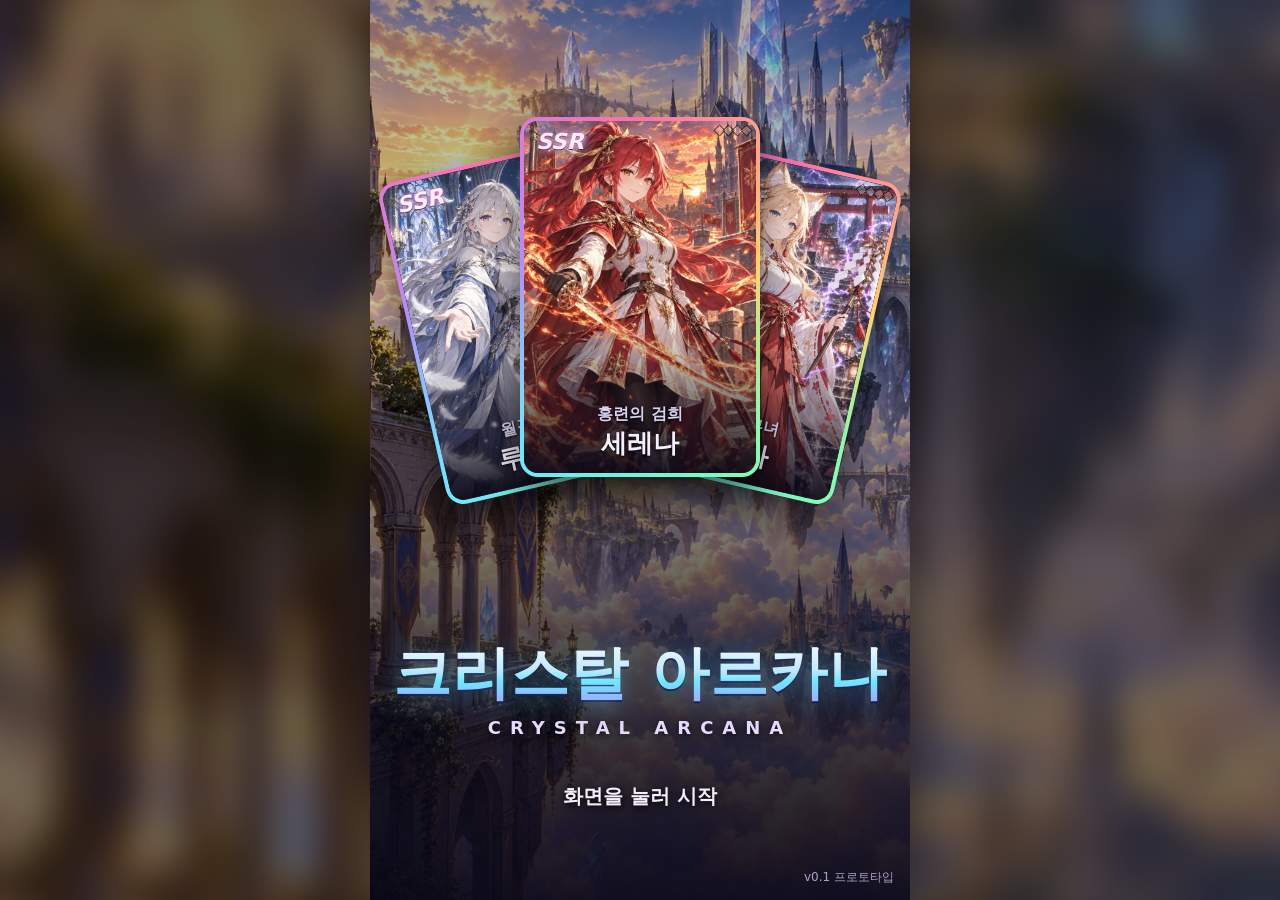
==== cardtest/index.html @ e006ab51 "Add Crystal Arcana card puzzle game prototype under /cardtest Static Vite build of the gametest01 we" ====
<!doctype html>
<html lang="ko">
  <head>
    <meta charset="UTF-8" />
    <meta name="viewport" content="width=device-width, initial-scale=1, maximum-scale=1, user-scalable=no, viewport-fit=cover" />
    <meta name="theme-color" content="#0d0b1a" />
    <meta name="mobile-web-app-capable" content="yes" />
    <meta name="apple-mobile-web-app-capable" content="yes" />
    <title>크리스탈 아르카나</title>
    <link rel="manifest" href="./manifest.webmanifest" />
    <link rel="apple-touch-icon" href="./icon-192.png" />
    <link rel="icon" type="image/svg+xml" href="data:image/svg+xml,%3Csvg xmlns='http://www.w3.org/2000/svg' viewBox='0 0 32 32'%3E%3Cpath d='M16 2 28 12 16 30 4 12Z' fill='%236ee7ff' stroke='%23fff' stroke-width='2'/%3E%3C/svg%3E" />
    <script type="module" crossorigin src="./assets/index-Bf4KKTyt.js"></script>
    <link rel="stylesheet" crossorigin href="./assets/index-BytxDI9a.css">
  </head>
  <body>
    <div id="viewport">
      <div id="backdrop"></div>
      <div id="stage"></div>
    </div>
  </body>
</html>
---- cardtest/assets/index-BytxDI9a.css ----
:root{--bg:#0d0b1a;--panel:#16132cdb;--panel-2:#231e42eb;--line:#ffffff1a;--text:#f3effc;--muted:#a8a1c8;--gold:#f7c94f;--crystal:#6ee7ff;--atk:#ff5d5d;--atk-2:#b3122b;--def:#4aa8ff;--def-2:#1447a8;--spc:#ffcf3a;--spc-2:#c77a00;--rubble:#7b7382;--hp:#5ee07a;--danger:#ff4d6d;--r-frame:linear-gradient(145deg, #c9ced8, #7d8494 45%, #d9dde6 60%, #6e7585);--sr-frame:linear-gradient(145deg, #fff0b3, #d49b2a 40%, #ffe38a 60%, #a86f12);--ssr-frame:conic-gradient(from var(--spin,0deg), #ff6fae, #ffd36b, #7dffb2, #6ee7ff, #b58bff, #ff6fae);--font:system-ui, -apple-system, "Apple SD Gothic Neo", "Noto Sans KR", "Malgun Gothic", sans-serif;--stage-h:960px}@property --spin{syntax:"<angle>";inherits:true;initial-value:0deg}*{box-sizing:border-box;-webkit-tap-highlight-color:transparent}html,body{background:var(--bg);height:100%;color:var(--text);font-family:var(--font);overscroll-behavior:none;touch-action:none;-webkit-user-select:none;user-select:none;margin:0;overflow:hidden}button{font:inherit;color:inherit;cursor:pointer}svg{vertical-align:-.12em;width:1em;height:1em;display:inline-block}#viewport{position:fixed;inset:0;overflow:hidden}#backdrop{filter:blur(18px)brightness(.45)saturate(1.2);background:#140f26 50%/cover no-repeat;transition:background-image .6s;position:absolute;inset:-40px}#stage{transform-origin:50%;background:#0f0c1f;width:540px;height:960px;position:absolute;top:50%;left:50%;overflow:hidden;box-shadow:0 0 60px #0009}.screen{flex-direction:column;animation:.35s both screen-in;display:flex;position:absolute;inset:0}@keyframes screen-in{0%{opacity:0;transform:translateY(12px)}}.bg-img{z-index:0;background:50%/cover no-repeat;position:absolute;inset:0}.bg-img:after{content:"";background:linear-gradient(#0a081859,#0a081826 30%,#0a0818bf 75%,#0a0818f2);position:absolute;inset:0}.layer{z-index:1;position:relative}.btn{letter-spacing:.02em;text-shadow:0 1px 2px #0006;background:linear-gradient(#7b5cff,#4b2fd1);border:none;border-radius:14px;padding:12px 18px;font-size:18px;font-weight:800;transition:transform 80ms,filter .2s;box-shadow:0 4px #2b1a86,0 8px 18px #28147873,inset 0 1px #ffffff59}.btn:active{transform:translateY(3px);box-shadow:0 1px #2b1a86,0 4px 10px #28147866,inset 0 1px #ffffff59}.btn:disabled{filter:grayscale(.9)brightness(.7);cursor:default}.btn.gold{color:#3a2300;text-shadow:0 1px #fff6;background:linear-gradient(#ffd978,#e09b18);box-shadow:0 4px #8c5a06,0 8px 18px #a0640a73,inset 0 1px #fff9}.btn.red{background:linear-gradient(#ff7a7a,#d12f4a);box-shadow:0 4px #7d1426,0 8px 18px #a0143273,inset 0 1px #ffffff59}.btn.ghost{background:#ffffff14;box-shadow:inset 0 0 0 1px #ffffff2e}.btn.small{border-radius:11px;padding:8px 12px;font-size:15px}.icon-btn{background:#141028b3;border:none;border-radius:12px;place-items:center;width:44px;height:44px;font-size:22px;display:grid;box-shadow:inset 0 0 0 1px #ffffff24}.icon-btn.on{background:linear-gradient(#7b5cff,#4b2fd1)}.panel{background:var(--panel);border:1px solid var(--line);-webkit-backdrop-filter:blur(6px);backdrop-filter:blur(6px);border-radius:16px}.topbar{align-items:center;gap:10px;min-height:64px;padding:12px 14px;display:flex}.topbar .title{text-shadow:0 2px 8px #0009;flex:1;font-size:22px;font-weight:900}.crystal-pill{background:#0a0818bf;border-radius:999px;align-items:center;gap:6px;padding:7px 14px 7px 10px;font-size:17px;font-weight:800;display:flex;box-shadow:inset 0 0 0 1px #6ee7ff59}.crystal-pill svg{color:var(--crystal);filter:drop-shadow(0 0 6px #6ee7ffb3);font-size:20px}.stars{color:var(--gold);letter-spacing:-2px;text-shadow:0 1px 2px #000c}.muted{color:var(--muted)}.scroll{touch-action:pan-y;scrollbar-width:none;overflow-y:auto}.scroll::-webkit-scrollbar{display:none}.modal-back{z-index:50;background:#05030eb8;justify-content:center;align-items:center;padding:22px;animation:.2s both fade-in;display:flex;position:absolute;inset:0}@keyframes fade-in{0%{opacity:0}}.modal{width:100%;max-height:calc(var(--stage-h) - 60px);background:linear-gradient(#28214efa,#14102afa);border:1px solid #ffffff24;border-radius:20px;flex-direction:column;animation:.25s cubic-bezier(.2,1.4,.4,1) both pop-in;display:flex;overflow:hidden;box-shadow:0 20px 60px #0009}@keyframes pop-in{0%{opacity:0;transform:scale(.9)}}.modal-head{align-items:center;gap:8px;padding:14px 16px 10px;font-size:20px;font-weight:900;display:flex}.modal-head .grow{flex:1}.modal-body{padding:0 16px 16px;font-size:15px;line-height:1.55}.modal-foot{gap:10px;padding:0 16px 16px;display:flex}.modal-foot .btn{flex:1}.toast{z-index:60;text-align:center;pointer-events:none;background:#141028eb;border:1px solid #ffffff29;border-radius:12px;width:max-content;max-width:480px;padding:10px 16px;font-size:15px;font-weight:700;animation:2.2s both toast;position:absolute;top:90px;left:50%;transform:translate(-50%)}@keyframes toast{0%{opacity:0;transform:translate(-50%,-8px)}10%,80%{opacity:1;transform:translate(-50%)}to{opacity:0}}.card{background:var(--r-frame);border-radius:14px;flex-shrink:0;padding:3px;position:relative;box-shadow:0 6px 16px #00000080}.card.SR{background:var(--sr-frame)}.card.SSR{background:var(--ssr-frame);animation:6s linear infinite spin}@keyframes spin{to{--spin:360deg}}.card-inner{background:#1b1733;border-radius:11px;width:100%;height:100%;position:relative;overflow:hidden}.card-art{object-fit:cover;object-position:50% 12%;width:100%;height:100%;position:absolute;inset:0}.card-shade{background:linear-gradient(#0000 55%,#080614eb);position:absolute;inset:0}.card-rarity{text-shadow:0 0 6px #000000e6,0 1px #000;font-size:15px;font-style:italic;font-weight:900;position:absolute;top:5px;left:7px}.card.SSR .card-rarity{color:#fff0fb;text-shadow:0 0 6px #ff5fb0,0 0 12px #6ee7ff,0 1px #000}.card.SR .card-rarity{color:#ffd66b}.card.R .card-rarity{color:#d9dde6}.card-lb{gap:2px;display:flex;position:absolute;top:6px;right:6px}.card-lb i{background:#fff3;width:7px;height:7px;transform:rotate(45deg);box-shadow:0 0 0 1px #00000080}.card-lb i.on{background:#ffd66b;box-shadow:0 0 5px #ffd66b}.card-name{text-align:center;text-shadow:0 1px 3px #000;font-weight:900;position:absolute;bottom:6px;left:0;right:0}.card-name small{color:#d8d2f0;margin-bottom:1px;font-size:.62em;font-weight:700;display:block}.card.locked .card-art{filter:brightness(0)contrast(.5);opacity:.55}.card.locked .card-name{color:var(--muted)}.card.mini{border-radius:12px;width:96px;height:128px}.card.mini .card-inner{border-radius:9px}.card.mini .card-name{font-size:14px;bottom:4px}.card.mini .card-rarity{font-size:12px}.card.grid{width:118px;height:177px}.card.grid .card-name{font-size:15px}.card.big{border-radius:18px;width:300px;height:450px;padding:4px}.card.big .card-inner{border-radius:14px}.card.big .card-name{font-size:26px;bottom:12px}.card.big .card-rarity{font-size:22px;top:8px;left:12px}.deck-preview{justify-content:center;gap:5px;margin-top:14px;display:flex}.deck-preview .card.mini{width:80px;height:107px}.deck-preview .card.mini .card-name{font-size:12px}.new-badge{z-index:3;background:#ff3d7f;border-radius:999px;padding:2px 9px;font-size:12px;font-weight:900;position:absolute;top:-8px;left:50%;transform:translate(-50%);box-shadow:0 2px 6px #00000080}.title-screen{padding-bottom:calc(var(--stage-h) * .1);cursor:pointer;justify-content:flex-end;align-items:center}.logo{text-align:center;margin-bottom:calc(var(--stage-h) * .05)}.logo .ko{letter-spacing:.02em;background:linear-gradient(#fff,#bfe9ff 45%,#6ee7ff 60%,#b58bff);color:#0000;filter:drop-shadow(0 4px 14px #6ee7ff80)drop-shadow(0 2px #140a3ce6);-webkit-background-clip:text;background-clip:text;font-size:58px;font-weight:900}.logo .en{letter-spacing:.5em;color:#e6ddff;text-shadow:0 2px 8px #000c;margin-top:4px;font-size:18px;font-weight:800}.tap-start{text-shadow:0 2px 8px #000;font-size:20px;font-weight:800;animation:1.6s ease-in-out infinite blink}@keyframes blink{50%{opacity:.35}}.version{color:var(--muted);font-size:12px;position:absolute;bottom:14px;right:16px}.home-art{object-fit:cover;object-position:50% 0;-webkit-mask-composite:source-in;z-index:0;width:440px;height:660px;animation:6s ease-in-out infinite float;position:absolute;top:40px;right:-40px;-webkit-mask-image:linear-gradient(#000 70%,#0000),linear-gradient(90deg,#0000,#000 25%);mask-image:linear-gradient(#000 70%,#0000),linear-gradient(90deg,#0000,#000 25%);-webkit-mask-composite:source-in;mask-composite:intersect}@keyframes float{50%{transform:translateY(-8px)}}.bubble{z-index:2;color:#221a3c;background:#ffffffeb;border-radius:16px 16px 16px 4px;max-width:250px;padding:12px 14px;font-size:15px;font-weight:700;line-height:1.45;position:absolute;top:110px;left:16px;box-shadow:0 6px 18px #0006}.bubble b{color:#6a4fd8;margin-bottom:3px;font-size:13px;display:block}.home-menu{z-index:2;grid-template-columns:1fr 1fr;gap:12px;display:grid;position:absolute;bottom:22px;left:16px;right:16px}.menu-btn{text-align:left;background:linear-gradient(135deg,#3c2d82eb,#1c163ceb);border:none;border-radius:18px;height:96px;padding:14px 16px;position:relative;overflow:hidden;box-shadow:inset 0 0 0 1px #ffffff29,0 8px 20px #00000073}.menu-btn.main{background:linear-gradient(135deg,#ff6e50f2,#aa1e5af2);grid-column:span 2;height:110px}.menu-btn .mb-title{font-size:24px;font-weight:900}.menu-btn .mb-sub{color:#ffffffc7;margin-top:3px;font-size:13px}.menu-btn .mb-icon{opacity:.35;font-size:58px;position:absolute;bottom:6px;right:12px}.home-top{z-index:2;align-items:center;gap:8px;padding:14px 14px 0;display:flex;position:relative}.home-top .grow{flex:1}.stage-list{flex-direction:column;flex:1;gap:10px;padding:4px 14px 20px;display:flex}.stage-item{text-align:left;background:linear-gradient(135deg,#302664eb,#181332eb);border:none;border-radius:16px;align-items:center;gap:12px;padding:12px 14px;display:flex;box-shadow:inset 0 0 0 1px #ffffff1f}.stage-item.boss{background:linear-gradient(135deg,#781e28f0,#280e1ef0);box-shadow:inset 0 0 0 1px #ff787859}.stage-item.locked{opacity:.45}.stage-no{width:54px;color:var(--gold);font-size:22px;font-weight:900}.stage-info{flex:1;min-width:0}.stage-info .name{font-size:18px;font-weight:800}.stage-info .sub{color:var(--muted);margin-top:2px;font-size:13px}.stage-enemies{gap:2px;display:flex}.stage-enemies img{object-fit:contain;filter:drop-shadow(0 2px 3px #0009);width:40px;height:40px}.clear-mark{color:#7dffb2;border:1px solid #7dffb280;border-radius:6px;margin-left:6px;padding:1px 6px;font-size:12px;font-weight:900}.deck-slots{justify-content:center;gap:8px;padding:6px 10px 12px;display:flex}.slot{width:96px;height:128px;color:var(--muted);background:#ffffff0a;border:2px dashed #ffffff40;border-radius:12px;place-items:center;padding:0;display:grid;position:relative}.slot.selected{border:2px solid var(--gold);box-shadow:0 0 14px #f7c94fb3}.slot.filled{background:0 0;border:none}.slot .card.mini{pointer-events:none}.slot.selected .card{box-shadow:0 0 0 3px var(--gold), 0 0 18px #f7c94fcc}.slot-label{z-index:3;background:var(--gold);color:#3a2300;white-space:nowrap;border-radius:999px;padding:1px 8px;font-size:11px;font-weight:900;position:absolute;top:-10px;left:50%;transform:translate(-50%)}.leader-info{margin:0 14px 10px;padding:10px 14px;font-size:14px}.leader-info b{color:var(--gold)}.card-grid{flex:1;grid-template-columns:repeat(4,118px);place-content:start center;gap:12px;padding:10px 10px 24px;display:grid}.card-grid .card{cursor:pointer}.in-deck-mark{color:var(--gold);z-index:2;background:#0a08188c;border-radius:11px;place-items:center;font-size:15px;font-weight:900;display:grid;position:absolute;inset:0}.hint-line{text-align:center;color:var(--muted);padding:0 14px 6px;font-size:13px}.hint-line.warn{color:#ffb0bc;font-weight:800}.detail{flex-direction:column;align-items:center;gap:12px;display:flex}.detail .card.big{width:240px;height:360px}.stat-row{gap:8px;width:100%;display:flex}.stat{text-align:center;background:#ffffff0f;border-radius:10px;flex:1;padding:7px 4px}.stat .k{color:var(--muted);font-size:12px}.stat .v{font-size:18px;font-weight:900}.skill-list{flex-direction:column;gap:8px;width:100%;display:flex}.skill{text-align:left;background:#ffffff0d;border:1px solid #ffffff14;border-radius:12px;align-items:flex-start;gap:10px;width:100%;padding:10px 12px;display:flex}.skill .desc{color:#d5cff0;margin-top:2px;font-size:13px;line-height:1.45}.skill .sname{font-size:16px;font-weight:900}.skill.leader .cost-badge{color:#3a2300;background:linear-gradient(#ffd978,#e09b18)}.cost-badge{color:#fff;border-radius:9px;flex-shrink:0;justify-content:center;align-items:center;gap:3px;min-width:46px;height:30px;font-size:16px;font-weight:900;display:flex;box-shadow:inset 0 -2px #0000004d}.cost-badge.atk{background:linear-gradient(180deg, var(--atk), var(--atk-2))}.cost-badge.def{background:linear-gradient(180deg, var(--def), var(--def-2))}.cost-badge.spc{background:linear-gradient(180deg, var(--spc), var(--spc-2));color:#3a2300}.quote{color:#e8e2ff;text-align:center;font-size:14px;font-style:italic}.profile{color:var(--muted);text-align:center;font-size:13px}.gacha-banner{background:#221a44;border-radius:20px;height:330px;margin:4px 14px 12px;position:relative;overflow:hidden;box-shadow:inset 0 0 0 1px #ffffff29,0 10px 30px #00000080}.gacha-banner img{object-fit:cover;object-position:50% 10%;width:36%;height:100%;position:absolute;top:0}.gacha-banner .gb-title{z-index:2;position:absolute;bottom:14px;left:16px;right:16px}.gacha-banner .gb-title b{text-shadow:0 2px 8px #000;font-size:28px;font-weight:900;display:block}.gacha-banner .gb-title span{color:#e8e2ff;text-shadow:0 1px 4px #000;font-size:14px}.gacha-banner:after{content:"";pointer-events:none;background:linear-gradient(#0000 45%,#0a0818e6);position:absolute;inset:0}.gacha-buttons{gap:12px;padding:0 14px;display:flex}.gacha-buttons .btn{flex-direction:column;flex:1;align-items:center;gap:2px;padding:12px 8px;display:flex}.gacha-buttons .price{opacity:.95;font-size:14px;font-weight:800}.rates{color:var(--muted);margin:12px 14px 0;padding:10px 14px;font-size:13px;line-height:1.6}.rates b{color:var(--text)}.summon-stage{z-index:40;background:radial-gradient(circle at 50% 45%,#2a1f5a,#07050f 70%);flex-direction:column;justify-content:center;align-items:center;gap:14px;animation:.3s both fade-in;display:flex;position:absolute;inset:0}.summon-grid{grid-template-columns:repeat(5,96px);gap:30px 8px;display:grid}.summon-grid.single{grid-template-columns:240px}.summon-grid .slot-wrap{perspective:600px;position:relative}.flip{transform-style:preserve-3d;transition:transform .55s cubic-bezier(.3,1.3,.5,1);position:relative}.flip.open{transform:rotateY(180deg)}.flip .face,.flip .back{backface-visibility:hidden}.flip .face{transform:rotateY(180deg)}.flip .back{color:var(--crystal);background:linear-gradient(135deg,#2e2468,#120d2c);border-radius:12px;place-items:center;font-size:40px;display:grid;position:absolute;inset:0;box-shadow:inset 0 0 0 2px #6ee7ff59,0 6px 16px #0009}.flip .back.glow-SR{color:#ffd66b;box-shadow:inset 0 0 0 2px #ffd66b,0 0 22px #ffd66bcc}.flip .back.glow-SSR{color:#fff;animation:.8s ease-in-out infinite ssr-pulse;box-shadow:inset 0 0 0 2px #fff,0 0 30px #ff78dce6,0 0 60px #6ee7ff99}@keyframes ssr-pulse{50%{transform:scale(1.05)}}.pull-note{text-align:center;color:#ffd66b;white-space:nowrap;font-size:11px;font-weight:800;position:absolute;bottom:-20px;left:0;right:0}.ssr-flash{z-index:45;pointer-events:none;background:radial-gradient(circle,#fffffff2,#ff96e666 40%,#0000 70%);animation:.9s ease-out both flash;position:absolute;inset:0}@keyframes flash{0%{opacity:1}to{opacity:0}}.battle{--cell:66px}.battle>.bg-img:after{background:linear-gradient(#0a081833,#0a08181a 25%,#0a0818d9 42%,#0a0818f5)}.battle>*{z-index:1;position:relative}.battle>.bg-img{z-index:0;position:absolute}.bt-top{flex-shrink:0;align-items:center;gap:8px;height:54px;padding:8px 10px 0;display:flex}.bt-top .icon-btn{width:40px;height:40px;font-size:20px}.bt-stage{text-shadow:0 1px 4px #000;flex:1;min-width:0;line-height:1.15}.bt-stage-name{white-space:nowrap;text-overflow:ellipsis;font-size:16px;font-weight:900;overflow:hidden}.bt-wave{color:#d9d2ff;font-size:12px;font-weight:700}.bt-round{color:var(--gold);background:#0a0818b3;border-radius:10px;padding:5px 10px;font-size:16px;font-weight:900;box-shadow:inset 0 0 0 1px #ffffff26}.bt-field{flex:auto;justify-content:center;align-items:flex-end;min-height:150px;padding:0 6px 2px;display:flex;container-type:size}.enemies{justify-content:center;align-items:flex-end;gap:4px;width:100%;height:100%;display:flex}.enemy{cursor:pointer;flex-direction:column;flex:0 170px;align-items:center;min-width:0;display:flex;position:relative}.enemy .sprite{object-fit:contain;filter:drop-shadow(0 6px 10px #000000b3);pointer-events:none;transform-origin:50% 100%;width:auto;max-width:100%;height:min(150px,100cqh - 78px)}.enemy.boss{flex-basis:360px}.enemy.boss .sprite{height:min(230px,100cqh - 78px)}.enemy.dead{visibility:hidden;pointer-events:none}.enemy .ename{text-shadow:0 1px 3px #000;white-space:nowrap;margin-top:-4px;font-size:12px;font-weight:800}.ehp{background:#000000b3;border-radius:6px;width:110px;height:12px;margin-top:2px;position:relative;box-shadow:inset 0 0 0 1px #fff3}.enemy.boss .ehp{width:200px;height:14px}.ehp-fill{background:linear-gradient(#ff8a8a,#d42a44);border-radius:6px;height:100%;transition:width .35s}.ehp-text{text-align:center;text-shadow:0 1px 2px #000;font-size:10px;font-weight:800;line-height:12px;position:absolute;inset:0}.enemy.boss .ehp-text{font-size:11px;line-height:14px}.eshield{background:#1f5fc4;border-radius:8px;align-items:center;gap:1px;padding:1px 5px;font-size:11px;font-weight:900;display:none;position:absolute;top:-10px;right:-8px;box-shadow:0 1px 3px #0009}.eshield.show{display:flex}.estatus{flex-wrap:wrap;justify-content:center;gap:3px;min-height:16px;margin-top:2px;display:flex}.st{background:#0009;border-radius:5px;align-items:center;gap:1px;padding:0 4px;font-size:10px;font-weight:800;display:inline-flex}.st.stun{color:#ffe27a}.st.weak{color:#9fd4ff}.st.expose{color:#ffb3c8}.st.enrage{color:#ff9f5a}.intent{white-space:nowrap;background:#140e24d9;border-radius:10px;align-items:center;gap:3px;margin-bottom:2px;padding:3px 8px;font-size:14px;font-weight:900;display:inline-flex;box-shadow:inset 0 0 0 1px #fff3,0 2px 6px #00000080}.intent svg{font-size:16px}.intent.attack{color:#ffb0b0}.intent.danger{color:#fff;background:linear-gradient(#ff4d6d,#a3112f);animation:1s ease-in-out infinite danger-pulse}@keyframes danger-pulse{50%{box-shadow:0 0 14px #ff4d6de6}}.intent.board{color:#d9c9ff}.intent.buff{color:#9fe8b8}.intent.stun{color:#ffe27a}.intent.acting{transform:scale(1.2);box-shadow:0 0 16px #ffffffb3}.target-mark{color:var(--gold);z-index:2;font-size:20px;animation:.8s ease-in-out infinite bob;display:none;position:absolute;top:26px;left:50%;transform:translate(-50%)}@keyframes bob{50%{transform:translate(-50%,4px)}}.enemy.targeted .target-mark{display:block}.bt-party{flex-shrink:0;align-items:center;gap:6px;height:38px;padding:4px 12px;display:flex}.hpbar{background:#000000b3;border-radius:11px;flex:1;height:22px;position:relative;overflow:hidden;box-shadow:inset 0 0 0 1px #ffffff2e}.hp-fill,.hp-ghost{border-radius:11px;position:absolute;top:0;bottom:0;left:0}.hp-fill{background:linear-gradient(#8dffa6,#22b34f);transition:width .3s}.hp-fill.low{background:linear-gradient(#ff9a9a,#d63031);animation:.9s ease-in-out infinite blink}.hp-ghost{background:#ffdc78b3;transition:width .6s .1s}.hp-text{text-align:center;text-shadow:0 1px 2px #000;font-size:13px;font-weight:900;line-height:22px;position:absolute;inset:0}.shield-badge,.fate-badge{border-radius:10px;align-items:center;gap:3px;padding:3px 8px;font-size:14px;font-weight:900;display:none;box-shadow:0 2px 6px #00000080}.shield-badge{background:linear-gradient(#4aa8ff,#1447a8)}.fate-badge{color:#2a1800;background:linear-gradient(#ffd978,#b87a10)}.shield-badge.show,.fate-badge.show{display:flex}.buffs{gap:3px;display:flex}.buff{color:#ffc0c0;background:#ff5d5d40;border-radius:6px;align-items:center;gap:1px;padding:2px 5px;font-size:11px;font-weight:900;display:inline-flex}.buff.g{color:#bfe0ff;background:#4aa8ff40}.incoming{color:#ffc4cd;background:#781428d9;border:none;border-radius:9px;flex-shrink:0;align-items:center;gap:4px;height:26px;padding:0 8px;line-height:1;display:flex;box-shadow:inset 0 0 0 1px #ff788c99}.incoming small{font-size:10px;font-weight:700}.incoming b{font-size:14px}.incoming.covered{color:#cfe6ff;background:#143c78d9;box-shadow:inset 0 0 0 1px #78beff99}.incoming.none{color:var(--muted);background:#28243ccc;box-shadow:inset 0 0 0 1px #ffffff26}.incoming.lethal{animation:.8s ease-in-out infinite blink;box-shadow:inset 0 0 0 2px #ff4d6d,0 0 12px #ff3c5acc}.bt-costs{flex-shrink:0;align-items:center;gap:6px;height:52px;padding:2px 12px 6px;display:flex}.cost{border-radius:12px;align-items:center;gap:3px;height:40px;padding:0 9px 0 5px;font-weight:900;display:flex;box-shadow:inset 0 -3px #0000004d,0 3px 8px #0006}.cost.atk{background:linear-gradient(180deg, var(--atk), var(--atk-2))}.cost.def{background:linear-gradient(180deg, var(--def), var(--def-2))}.cost.spc{background:linear-gradient(180deg, var(--spc), var(--spc-2));color:#3a2300}.cost.zero{filter:saturate(.4)brightness(.75)}.cost .ci{font-size:20px;display:grid}.cost .cv{text-align:center;min-width:14px;font-size:24px}.cost .cp{opacity:.8;font-size:12px}.cost .cp.gain{opacity:1;color:#fff;background:#00000059;border-radius:6px;padding:0 3px}.cost.spc .cp.gain{color:#3a2300;background:#ffffff80}.moves{align-items:center;gap:4px;margin-left:auto;display:flex}.moves .ml{color:var(--muted);font-size:12px;font-weight:800}.moves i{background:#ffffff26;border-radius:50%;width:13px;height:13px;box-shadow:inset 0 0 0 1px #ffffff40}.moves i.on{background:radial-gradient(circle at 35% 35%,#fff,#6ee7ff 60%,#1c8fb0);box-shadow:0 0 6px #6ee7ffcc}.valid{color:#aaffc8;background:#143c28cc;border:none;border-radius:10px;flex-direction:column;justify-content:center;align-items:center;width:58px;height:40px;padding:0;line-height:1.05;display:flex;box-shadow:inset 0 0 0 1px #7dffb273}.valid small{font-size:10px;font-weight:700}.valid b{font-size:18px}.valid.warn{color:#ffe08a;background:#46370ad9;box-shadow:inset 0 0 0 1px #ffd66b99}.valid.danger,.valid.zero{color:#ffb0bc;background:#5a0a19e6;animation:.8s ease-in-out infinite blink;box-shadow:inset 0 0 0 1px #ff5a6ecc,0 0 12px #ff3c5a99}.bt-board-wrap{flex-shrink:0;justify-content:center;padding:0 0 8px;display:flex;position:relative}.board{touch-action:none;background:#080614d1;border-radius:14px;transition:filter .3s;position:relative;overflow:hidden;box-shadow:inset 0 0 0 1px #ffffff1a,0 0 0 4px #14102ce6,0 12px 30px #0009}.board-cells{background-image:linear-gradient(45deg,#ffffff09 25%,#0000 25% 75%,#ffffff09 75%),linear-gradient(45deg,#ffffff09 25%,#0000 25% 75%,#ffffff09 75%);background-position:0 0, var(--cell) var(--cell);position:absolute;inset:0}.board.dim{filter:brightness(.55)saturate(.6)}.tile{width:var(--cell);height:var(--cell);will-change:transform;position:absolute;top:0;left:0}.tile.front{z-index:2}.gem{font-size:calc(var(--cell) * .4);color:#fff;place-items:center;transition:transform .15s,filter .15s;display:grid;position:absolute;inset:8%}.gem svg{filter:drop-shadow(0 1px 1px #0000008c);z-index:1;position:relative}.gem:after{content:"";pointer-events:none;background:radial-gradient(#ffffffbf,#fff0);border-radius:50%;width:42%;height:26%;position:absolute;top:10%;left:16%}.k-atk .gem{background:radial-gradient(circle at 35% 30%,#ffc3b8,#ff5252 42%,#a50e28 100%);border-radius:20%;transform:rotate(45deg)scale(.8);box-shadow:inset 0 -4px 6px #50001480,0 3px 6px #00000080}.k-atk .gem svg{transform:rotate(-45deg)scale(1.1)}.k-atk .gem:after{transform:rotate(-45deg)}.k-def .gem{background:radial-gradient(circle at 35% 30%,#cbe8ff,#3f9cff 45%,#0f3a9c 100%);border-radius:22% 22% 45% 45%/20% 20% 55% 55%;box-shadow:inset 0 -4px 6px #00145080,0 3px 6px #00000080}.k-spc .gem{color:#fffbe6;background:radial-gradient(circle at 35% 30%,#fff7cc,#ffcb2e 45%,#b36400 100%);border-radius:50%;box-shadow:inset 0 -4px 6px #64320073,0 3px 6px #00000080,0 0 10px #ffcf3a59}.k-rubble .gem{clip-path:polygon(22% 6%,60% 3%,90% 22%,97% 60%,76% 93%,34% 97%,6% 74%,3% 34%);font-size:calc(var(--cell) * .62);background:radial-gradient(circle at 28% 24%,#ffffff61,#0000 32%),radial-gradient(circle at 72% 78%,#00000059,#0000 45%),linear-gradient(140deg,#938a9a,#5d5664 58%,#3a343f);inset:6%}.k-rubble .gem:after{display:none}.tile.sel .gem{filter:brightness(1.35);animation:.7s ease-in-out infinite sel-pulse}.k-atk.sel .gem{animation-name:sel-pulse-atk}@keyframes sel-pulse{50%{transform:scale(1.12)}}@keyframes sel-pulse-atk{0%,to{transform:rotate(45deg)scale(.8)}50%{transform:rotate(45deg)scale(.92)}}.tile.sel:before,.tile.hint:before{content:"";border-radius:14px;position:absolute;inset:3%;box-shadow:0 0 0 3px #ffffffe6,0 0 16px #fff9}.tile.hint:before{animation:.9s ease-in-out infinite blink;box-shadow:0 0 0 3px #f7c94ff2,0 0 18px #f7c94fcc}.tile.matched .gem{filter:brightness(1.9)saturate(1.3)}.dust{pointer-events:none;z-index:3;background:#9b93a3;border-radius:2px;width:9px;height:9px;margin:-4px 0 0 -4px;position:absolute;top:0;left:0}.skill-sheet{z-index:5;background:linear-gradient(#2c2458f7,#16122efa);border-radius:16px;flex-direction:column;gap:7px;padding:10px;display:none;position:absolute;bottom:8px;left:10px;right:10px;box-shadow:0 -4px 24px #0009,inset 0 0 0 1px #ffffff29}.skill-sheet.open{animation:.2s both sheet-in;display:flex}@keyframes sheet-in{0%{opacity:0;transform:translateY(20px)}}.ss-head{align-items:center;gap:8px;display:flex}.ss-head .icon-btn{width:36px;height:36px;font-size:18px}.ss-name{flex:1;align-items:baseline;gap:8px;display:flex}.ss-name b{font-size:19px}.ss-name span{color:var(--muted);font-size:13px}.ss-skill{text-align:left;background:#ffffff0d;border:none;border-radius:12px;align-items:center;gap:10px;padding:9px 10px;display:flex;box-shadow:inset 0 0 0 1px #ffffff1a}.ss-skill:disabled{cursor:default}.ss-skill:disabled .ss-text,.ss-skill:disabled .cost-badge{opacity:.55}.ss-skill.ok{background:#ffffff1a}.ss-skill.ok.atk{box-shadow:inset 0 0 0 2px #ff5d5dcc}.ss-skill.ok.def{box-shadow:inset 0 0 0 2px #4aa8ffcc}.ss-skill.ok.spc{box-shadow:inset 0 0 0 2px #ffcf3ad9}.ss-text{flex:1;min-width:0}.ss-text .sname{font-size:16px;font-weight:900}.ss-text .desc{color:#d5cff0;font-size:12.5px;line-height:1.4}.ss-target{color:var(--gold);font-size:12px;font-weight:700}.ss-state{color:var(--muted);white-space:nowrap;font-size:12px;font-weight:800}.ss-go{color:#3a2300;white-space:nowrap;background:linear-gradient(#ffd978,#e09b18);border-radius:10px;padding:7px 12px;font-size:15px;font-weight:900}.ss-note{color:#ffb0bc;text-align:center;font-size:12px}.coach{z-index:6;display:none;position:absolute;top:10px;left:18px;right:18px}.coach.show{animation:.25s both sheet-in;display:block}.coach-box{color:#2a2040;background:#fffcf0f5;border-radius:14px;flex-direction:column;align-items:flex-end;gap:10px;padding:12px 14px;font-size:14.5px;font-weight:600;line-height:1.5;display:flex;box-shadow:0 8px 24px #00000080}.coach-box>div{align-self:stretch}.coach-box b{color:#c2185b}.bt-cards{flex-shrink:0;justify-content:center;gap:6px;padding:4px 8px 0;display:flex}.bcard{cursor:pointer;flex-direction:column;align-items:center;gap:4px;width:96px;transition:filter .2s;display:flex;position:relative}.bcard .card{transition:box-shadow .2s}.bcard.can .card{animation:1.4s ease-in-out infinite can-glow;box-shadow:0 0 0 2px #ffffffd9,0 0 16px #ffe696cc}@keyframes can-glow{50%{box-shadow:0 0 0 2px #fffffff2,0 0 22px #ffe696}}.bcard.acted .card,.bcard.sealed .card{filter:grayscale(.8)brightness(.55)}.bc-state{pointer-events:none;text-shadow:0 1px 3px #000;z-index:2;justify-content:center;align-items:center;gap:2px;font-size:13px;font-weight:900;display:flex;position:absolute;top:44px;left:0;right:0}.bcard.sealed .bc-state{color:#d9c9ff;font-size:15px}.bcard.sealed .bc-state svg{font-size:28px}.leader-tag{z-index:3;background:var(--gold);color:#3a2300;border-radius:999px;padding:0 7px;font-size:10px;font-weight:900;position:absolute;top:-7px;left:50%;transform:translate(-50%)}.chips{gap:3px;display:flex}.chip{color:#ffffff73;background:#ffffff14;border-radius:6px;align-items:center;gap:1px;height:20px;padding:0 4px;font-size:11px;display:flex;box-shadow:inset 0 0 0 1px #ffffff1f}.chip b{font-size:12px}.chip.ready{color:#fff}.chip.ok.atk,.chip.ready.atk{background:linear-gradient(180deg, var(--atk), var(--atk-2));color:#fff}.chip.ok.def,.chip.ready.def{background:linear-gradient(180deg, var(--def), var(--def-2));color:#fff}.chip.ok.spc,.chip.ready.spc{background:linear-gradient(180deg, var(--spc), var(--spc-2));color:#3a2300}.chip.ready:not(.ok){opacity:.75}.bt-actions{flex-shrink:0;gap:10px;margin-top:auto;padding:8px 12px 12px;display:flex}.hint-btn{flex-shrink:0;width:84px}.main-btn{flex-direction:column;flex:1;justify-content:center;align-items:center;min-height:58px;line-height:1.15;display:flex}.main-btn small{opacity:.85;margin-top:2px;font-size:11.5px;font-weight:700}.fx-layer{pointer-events:none;inset:0;overflow:hidden;z-index:20!important;position:absolute!important}.float{white-space:nowrap;text-shadow:0 2px #000000d9,0 0 6px #000c;pointer-events:none;font-size:22px;font-weight:900;position:absolute}.float.dmg{color:#fff6d0;font-size:30px}.float.dmg.big{color:#ffd84d;font-size:40px}.float.hurt{color:#ff6b81;font-size:28px}.float.hurt.big{font-size:38px}.float.heal{color:#7dffa2}.float.shield,.float.blocked{color:#8cc8ff;font-size:18px}.float.buff{color:#ffd66b;font-size:17px}.float.status{color:#e2c8ff;font-size:17px}.float.drain{color:#d58cff}.float.atk{color:#ffb0b0}.float.def{color:#b0d8ff}.float.spc{color:#ffe38a}.float.gem-float{font-size:26px}.fly-gem{color:#fff;border-radius:50%;place-items:center;width:26px;height:26px;font-size:15px;display:grid;position:absolute;box-shadow:0 0 10px #fffc}.fly-gem.atk{background:var(--atk)}.fly-gem.def{background:var(--def)}.fly-gem.spc{background:var(--spc);color:#3a2300}.rock{color:#a39aa8;filter:drop-shadow(0 3px 3px #0009);font-size:30px;position:absolute}.hurt-flash{animation:.4s ease-out both flash;position:absolute;inset:0;box-shadow:inset 0 0 80px #ff1e3cbf}.banner{text-align:center;background:linear-gradient(90deg,#0000,#140e2eeb 18% 82%,#0000);border-top:1px solid #ffffff40;border-bottom:1px solid #ffffff40;width:600px;padding:12px 0 10px;position:absolute;top:38%;left:50%}.banner .b-title{letter-spacing:.06em;background:linear-gradient(#fff,#bfe9ff);color:#0000;-webkit-background-clip:text;background-clip:text;font-size:34px;font-weight:900}.banner.strategy .b-title{background-image:linear-gradient(#fff,#ffe38a)}.banner.enemy .b-title,.banner.wave .b-title{background-image:linear-gradient(#fff,#ff9aa8)}.banner .b-sub{color:#d9d2ff;font-size:14px;font-weight:700}.skill-cut{background:linear-gradient(90deg,#0000,#140e2ef2 12% 70%,#0000);border-top:2px solid;border-bottom:2px solid;align-items:center;gap:14px;height:92px;padding-left:20px;display:flex;position:absolute;top:30%;left:0;right:0;overflow:hidden}.skill-cut.atk{border-color:var(--atk)}.skill-cut.def{border-color:var(--def)}.skill-cut.spc{border-color:var(--spc)}.skill-cut img{object-fit:cover;object-position:50% 12%;width:150px;height:180px;margin-top:60px;-webkit-mask-image:linear-gradient(90deg,#0000,#000 30% 70%,#0000);mask-image:linear-gradient(90deg,#0000,#000 30% 70%,#0000)}.skill-cut .sc-text small{color:#d9d2ff;font-size:14px;font-weight:800;display:block}.skill-cut .sc-text b{text-shadow:0 2px 6px #000;font-size:30px;font-weight:900}.dice-overlay{z-index:30;pointer-events:auto;background:radial-gradient(circle at 50% 42%,#500a1ed9,#05030ceb 70%);flex-direction:column;justify-content:center;align-items:center;gap:10px;animation:.2s both fade-in;display:flex;position:absolute;inset:0}.dice-overlay.fate{background:radial-gradient(circle at 50% 42%,#785a0ad9,#05030ceb 70%)}.die{color:#f4ecff;filter:drop-shadow(0 8px 20px #000000b3);font-size:150px;animation:.35s linear infinite die-spin;position:relative}.fumble .die{color:#ff8095}.fate .die{color:#ffd978}.die svg{display:block}@keyframes die-spin{to{transform:rotate(360deg)}}.die.landed{animation:.4s cubic-bezier(.2,1.6,.4,1) both die-land}@keyframes die-land{0%{transform:scale(1.5)rotate(-30deg)}to{transform:scale(1)rotate(0)}}.die-num{text-align:center;color:#1b0f2a;font-size:44px;font-weight:900;position:absolute;top:48%;left:0;right:0;transform:translateY(-50%)}.do-title{letter-spacing:.04em;color:#ff4d6d;text-shadow:0 4px #3a0010,0 0 24px #ff3c5acc;font-size:54px;font-weight:900;animation:.35s cubic-bezier(.2,1.4,.4,1) both pop-in}.fate .do-title{color:#ffd84d;text-shadow:0 4px #4a3000,0 0 24px #ffd250cc}.do-body{text-align:center;flex-direction:column;align-items:center;gap:8px;padding:0 30px;font-size:17px;font-weight:700;display:flex}.do-lost{gap:8px;display:flex}.cost-badge.lost{opacity:.85;padding:0 8px;text-decoration:line-through}.do-small{color:#d9d2ff;font-size:14px;font-weight:600}.result-back{z-index:40;background:#05030ebf;justify-content:center;align-items:center;padding:24px;animation:.3s both fade-in;display:flex;position:absolute;inset:0}.result{background:linear-gradient(#2c2458fa,#120e26fa);border-radius:22px;flex-direction:column;align-items:center;gap:12px;width:100%;padding:24px 18px 20px;animation:.35s cubic-bezier(.2,1.4,.4,1) both pop-in;display:flex;box-shadow:0 20px 60px #000000b3,inset 0 0 0 1px #ffffff29}.r-title{letter-spacing:.06em;font-size:52px;font-weight:900}.result.win .r-title{background:linear-gradient(#fff6c8,#ffc93a 55%,#e08a00);color:#0000;filter:drop-shadow(0 3px #5a3500)drop-shadow(0 0 20px #ffc83c99);-webkit-background-clip:text;background-clip:text}.result.lose .r-title{color:#ff6b81;text-shadow:0 3px #3a0010}.r-stage{color:var(--muted);font-weight:700}.r-reward{align-items:center;gap:8px;font-size:30px;display:flex}.r-reward svg{color:var(--crystal);filter:drop-shadow(0 0 8px #6ee7ffcc)}.r-reward span{background:#ff3d7f;border-radius:8px;padding:2px 8px;font-size:13px;font-weight:900}.r-tip{color:#d9d2ff;text-align:center;font-size:14px}.r-buttons{gap:10px;width:100%;display:flex}.r-buttons .btn{flex:1}.help h4{color:var(--gold);margin:14px 0 4px;font-size:16px}.help h4:first-child{margin-top:0}.help p{color:#e3ddfa;margin:4px 0;font-size:14px}.help .fumble-h{color:#ff8095}.title-cast{left:0;right:0;top:calc(var(--stage-h) * .13);z-index:1;height:420px;position:absolute}.title-cast .card{width:220px;height:330px;margin-left:-110px;position:absolute;top:0;left:50%;box-shadow:0 16px 40px #0009}.title-cast .tc-l{animation:5s ease-in-out infinite fan-l;transform:translate(-120px,40px)rotate(-13deg)}.title-cast .tc-r{animation:5s ease-in-out infinite fan-r;transform:translate(120px,40px)rotate(13deg)}.title-cast .tc-c{z-index:2;width:240px;height:360px;margin-left:-120px;animation:5s ease-in-out infinite fan-c}@keyframes fan-l{50%{transform:translate(-126px,34px)rotate(-15deg)}}@keyframes fan-r{50%{transform:translate(126px,34px)rotate(15deg)}}@keyframes fan-c{50%{transform:translateY(-8px)}}.title-screen .logo{z-index:3;position:relative}
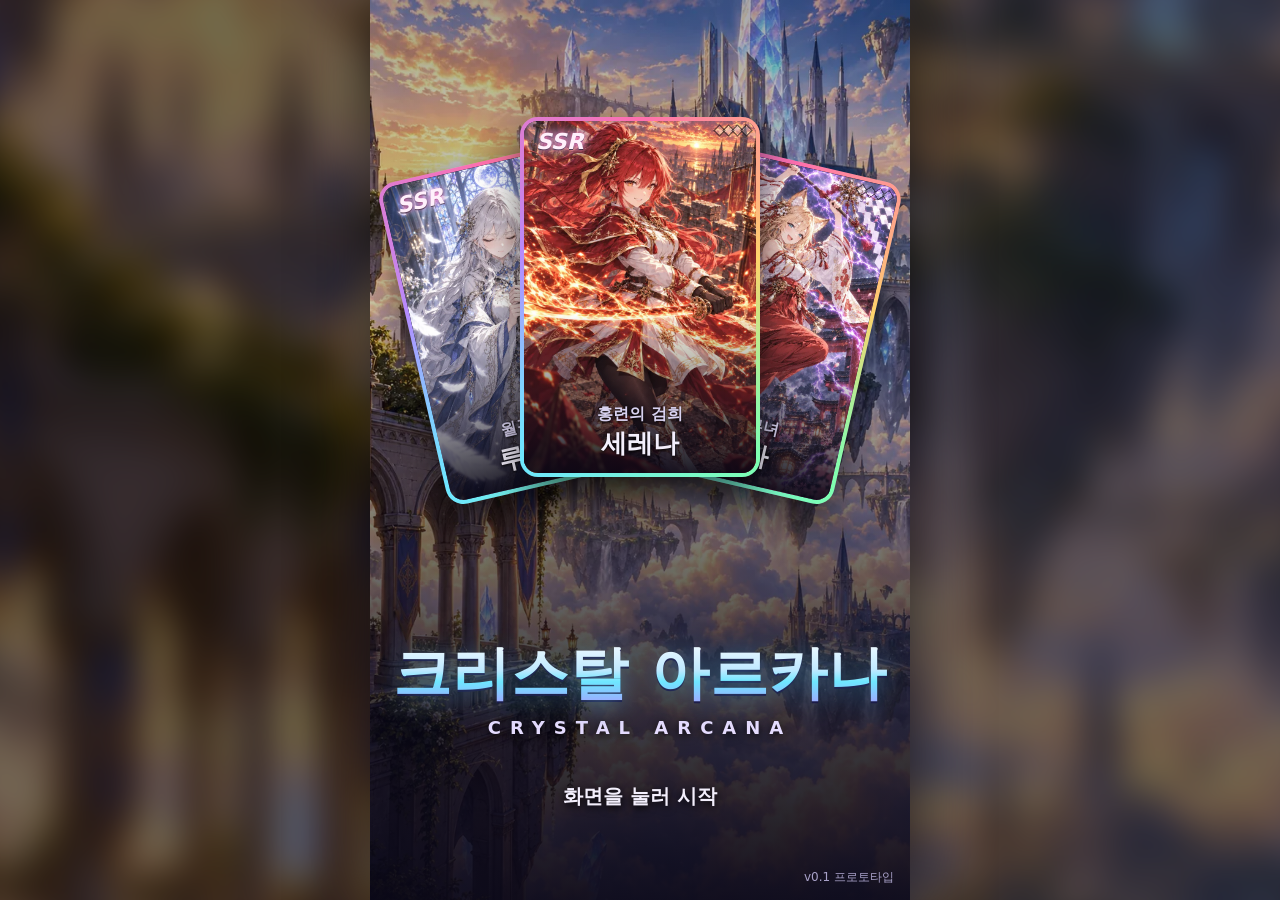
==== commit 46e61b9d: "Update /cardtest: gravity chains, fever, art style samples Rebuild of the gametest01 web game: falli" ====
--- a/cardtest/index.html
+++ b/cardtest/index.html
@@ -10,8 +10,8 @@
     <link rel="manifest" href="./manifest.webmanifest" />
     <link rel="apple-touch-icon" href="./icon-192.png" />
     <link rel="icon" type="image/svg+xml" href="data:image/svg+xml,%3Csvg xmlns='http://www.w3.org/2000/svg' viewBox='0 0 32 32'%3E%3Cpath d='M16 2 28 12 16 30 4 12Z' fill='%236ee7ff' stroke='%23fff' stroke-width='2'/%3E%3C/svg%3E" />
-    <script type="module" crossorigin src="./assets/index-Bf4KKTyt.js"></script>
-    <link rel="stylesheet" crossorigin href="./assets/index-BytxDI9a.css">
+    <script type="module" crossorigin src="./assets/index-dya5twln.js"></script>
+    <link rel="stylesheet" crossorigin href="./assets/index-ZqUkN6L6.css">
   </head>
   <body>
     <div id="viewport">
--- a/cardtest/assets/index-ZqUkN6L6.css
+++ b/cardtest/assets/index-ZqUkN6L6.css
@@ -0,0 +1 @@
+:root{--bg:#0d0b1a;--panel:#16132cdb;--panel-2:#231e42eb;--line:#ffffff1a;--text:#f3effc;--muted:#a8a1c8;--gold:#f7c94f;--crystal:#6ee7ff;--atk:#ff5d5d;--atk-2:#b3122b;--def:#4aa8ff;--def-2:#1447a8;--spc:#ffcf3a;--spc-2:#c77a00;--rubble:#7b7382;--hp:#5ee07a;--danger:#ff4d6d;--r-frame:linear-gradient(145deg, #c9ced8, #7d8494 45%, #d9dde6 60%, #6e7585);--sr-frame:linear-gradient(145deg, #fff0b3, #d49b2a 40%, #ffe38a 60%, #a86f12);--ssr-frame:conic-gradient(from var(--spin,0deg), #ff6fae, #ffd36b, #7dffb2, #6ee7ff, #b58bff, #ff6fae);--font:system-ui, -apple-system, "Apple SD Gothic Neo", "Noto Sans KR", "Malgun Gothic", sans-serif;--stage-h:960px}@property --spin{syntax:"<angle>";inherits:true;initial-value:0deg}*{box-sizing:border-box;-webkit-tap-highlight-color:transparent}html,body{background:var(--bg);height:100%;color:var(--text);font-family:var(--font);overscroll-behavior:none;touch-action:none;-webkit-user-select:none;user-select:none;margin:0;overflow:hidden}button{font:inherit;color:inherit;cursor:pointer}svg{vertical-align:-.12em;width:1em;height:1em;display:inline-block}#viewport{position:fixed;inset:0;overflow:hidden}#backdrop{filter:blur(18px)brightness(.45)saturate(1.2);background:#140f26 50%/cover no-repeat;transition:background-image .6s;position:absolute;inset:-40px}#stage{transform-origin:50%;background:#0f0c1f;width:540px;height:960px;position:absolute;top:50%;left:50%;overflow:hidden;box-shadow:0 0 60px #0009}.screen{flex-direction:column;animation:.35s both screen-in;display:flex;position:absolute;inset:0}@keyframes screen-in{0%{opacity:0;transform:translateY(12px)}}.bg-img{z-index:0;background:50%/cover no-repeat;position:absolute;inset:0}.bg-img:after{content:"";background:linear-gradient(#0a081859,#0a081826 30%,#0a0818bf 75%,#0a0818f2);position:absolute;inset:0}.layer{z-index:1;position:relative}.btn{letter-spacing:.02em;text-shadow:0 1px 2px #0006;background:linear-gradient(#7b5cff,#4b2fd1);border:none;border-radius:14px;padding:12px 18px;font-size:18px;font-weight:800;transition:transform 80ms,filter .2s;box-shadow:0 4px #2b1a86,0 8px 18px #28147873,inset 0 1px #ffffff59}.btn:active{transform:translateY(3px);box-shadow:0 1px #2b1a86,0 4px 10px #28147866,inset 0 1px #ffffff59}.btn:disabled{filter:grayscale(.9)brightness(.7);cursor:default}.btn.gold{color:#3a2300;text-shadow:0 1px #fff6;background:linear-gradient(#ffd978,#e09b18);box-shadow:0 4px #8c5a06,0 8px 18px #a0640a73,inset 0 1px #fff9}.btn.red{background:linear-gradient(#ff7a7a,#d12f4a);box-shadow:0 4px #7d1426,0 8px 18px #a0143273,inset 0 1px #ffffff59}.btn.ghost{background:#ffffff14;box-shadow:inset 0 0 0 1px #ffffff2e}.btn.small{border-radius:11px;padding:8px 12px;font-size:15px}.icon-btn{background:#141028b3;border:none;border-radius:12px;place-items:center;width:44px;height:44px;font-size:22px;display:grid;box-shadow:inset 0 0 0 1px #ffffff24}.icon-btn.on{background:linear-gradient(#7b5cff,#4b2fd1)}.panel{background:var(--panel);border:1px solid var(--line);-webkit-backdrop-filter:blur(6px);backdrop-filter:blur(6px);border-radius:16px}.topbar{align-items:center;gap:10px;min-height:64px;padding:12px 14px;display:flex}.topbar .title{text-shadow:0 2px 8px #0009;flex:1;font-size:22px;font-weight:900}.crystal-pill{background:#0a0818bf;border-radius:999px;align-items:center;gap:6px;padding:7px 14px 7px 10px;font-size:17px;font-weight:800;display:flex;box-shadow:inset 0 0 0 1px #6ee7ff59}.crystal-pill svg{color:var(--crystal);filter:drop-shadow(0 0 6px #6ee7ffb3);font-size:20px}.stars{color:var(--gold);letter-spacing:-2px;text-shadow:0 1px 2px #000c}.muted{color:var(--muted)}.scroll{touch-action:pan-y;scrollbar-width:none;overflow-y:auto}.scroll::-webkit-scrollbar{display:none}.modal-back{z-index:50;background:#05030eb8;justify-content:center;align-items:center;padding:22px;animation:.2s both fade-in;display:flex;position:absolute;inset:0}@keyframes fade-in{0%{opacity:0}}.modal{width:100%;max-height:calc(var(--stage-h) - 60px);background:linear-gradient(#28214efa,#14102afa);border:1px solid #ffffff24;border-radius:20px;flex-direction:column;animation:.25s cubic-bezier(.2,1.4,.4,1) both pop-in;display:flex;overflow:hidden;box-shadow:0 20px 60px #0009}@keyframes pop-in{0%{opacity:0;transform:scale(.9)}}.modal-head{align-items:center;gap:8px;padding:14px 16px 10px;font-size:20px;font-weight:900;display:flex}.modal-head .grow{flex:1}.modal-body{padding:0 16px 16px;font-size:15px;line-height:1.55}.modal-foot{gap:10px;padding:0 16px 16px;display:flex}.modal-foot .btn{flex:1}.toast{z-index:60;text-align:center;pointer-events:none;background:#141028eb;border:1px solid #ffffff29;border-radius:12px;width:max-content;max-width:480px;padding:10px 16px;font-size:15px;font-weight:700;animation:2.2s both toast;position:absolute;top:90px;left:50%;transform:translate(-50%)}@keyframes toast{0%{opacity:0;transform:translate(-50%,-8px)}10%,80%{opacity:1;transform:translate(-50%)}to{opacity:0}}.card{background:var(--r-frame);border-radius:14px;flex-shrink:0;padding:3px;position:relative;box-shadow:0 6px 16px #00000080}.card.SR{background:var(--sr-frame)}.card.SSR{background:var(--ssr-frame);animation:6s linear infinite spin}@keyframes spin{to{--spin:360deg}}.card-inner{background:#1b1733;border-radius:11px;width:100%;height:100%;position:relative;overflow:hidden}.card-art{object-fit:cover;object-position:50% 12%;width:100%;height:100%;position:absolute;inset:0}.card-shade{background:linear-gradient(#0000 55%,#080614eb);position:absolute;inset:0}.card-rarity{text-shadow:0 0 6px #000000e6,0 1px #000;font-size:15px;font-style:italic;font-weight:900;position:absolute;top:5px;left:7px}.card.SSR .card-rarity{color:#fff0fb;text-shadow:0 0 6px #ff5fb0,0 0 12px #6ee7ff,0 1px #000}.card.SR .card-rarity{color:#ffd66b}.card.R .card-rarity{color:#d9dde6}.card-lb{gap:2px;display:flex;position:absolute;top:6px;right:6px}.card-lb i{background:#fff3;width:7px;height:7px;transform:rotate(45deg);box-shadow:0 0 0 1px #00000080}.card-lb i.on{background:#ffd66b;box-shadow:0 0 5px #ffd66b}.card-name{text-align:center;text-shadow:0 1px 3px #000;font-weight:900;position:absolute;bottom:6px;left:0;right:0}.card-name small{color:#d8d2f0;margin-bottom:1px;font-size:.62em;font-weight:700;display:block}.card.locked .card-art{filter:brightness(0)contrast(.5);opacity:.55}.card.locked .card-name{color:var(--muted)}.card.mini{border-radius:12px;width:96px;height:128px}.card.mini .card-inner{border-radius:9px}.card.mini .card-name{font-size:14px;bottom:4px}.card.mini .card-rarity{font-size:12px}.card.grid{width:118px;height:177px}.card.grid .card-name{font-size:15px}.card.big{border-radius:18px;width:300px;height:450px;padding:4px}.card.big .card-inner{border-radius:14px}.card.big .card-name{font-size:26px;bottom:12px}.card.big .card-rarity{font-size:22px;top:8px;left:12px}.deck-preview{justify-content:center;gap:5px;margin-top:14px;display:flex}.deck-preview .card.mini{width:80px;height:107px}.deck-preview .card.mini .card-name{font-size:12px}.new-badge{z-index:3;background:#ff3d7f;border-radius:999px;padding:2px 9px;font-size:12px;font-weight:900;position:absolute;top:-8px;left:50%;transform:translate(-50%);box-shadow:0 2px 6px #00000080}.title-screen{padding-bottom:calc(var(--stage-h) * .1);cursor:pointer;justify-content:flex-end;align-items:center}.logo{text-align:center;margin-bottom:calc(var(--stage-h) * .05)}.logo .ko{letter-spacing:.02em;background:linear-gradient(#fff,#bfe9ff 45%,#6ee7ff 60%,#b58bff);color:#0000;filter:drop-shadow(0 4px 14px #6ee7ff80)drop-shadow(0 2px #140a3ce6);-webkit-background-clip:text;background-clip:text;font-size:58px;font-weight:900}.logo .en{letter-spacing:.5em;color:#e6ddff;text-shadow:0 2px 8px #000c;margin-top:4px;font-size:18px;font-weight:800}.tap-start{text-shadow:0 2px 8px #000;font-size:20px;font-weight:800;animation:1.6s ease-in-out infinite blink}@keyframes blink{50%{opacity:.35}}.version{color:var(--muted);font-size:12px;position:absolute;bottom:14px;right:16px}.home-art{object-fit:cover;object-position:50% 0;-webkit-mask-composite:source-in;z-index:0;width:440px;height:660px;animation:6s ease-in-out infinite float;position:absolute;top:40px;right:-40px;-webkit-mask-image:linear-gradient(#000 70%,#0000),linear-gradient(90deg,#0000,#000 25%);mask-image:linear-gradient(#000 70%,#0000),linear-gradient(90deg,#0000,#000 25%);-webkit-mask-composite:source-in;mask-composite:intersect}@keyframes float{50%{transform:translateY(-8px)}}.bubble{z-index:2;color:#221a3c;background:#ffffffeb;border-radius:16px 16px 16px 4px;max-width:250px;padding:12px 14px;font-size:15px;font-weight:700;line-height:1.45;position:absolute;top:110px;left:16px;box-shadow:0 6px 18px #0006}.bubble b{color:#6a4fd8;margin-bottom:3px;font-size:13px;display:block}.home-menu{z-index:2;grid-template-columns:1fr 1fr;gap:12px;display:grid;position:absolute;bottom:22px;left:16px;right:16px}.menu-btn{text-align:left;background:linear-gradient(135deg,#3c2d82eb,#1c163ceb);border:none;border-radius:18px;height:96px;padding:14px 16px;position:relative;overflow:hidden;box-shadow:inset 0 0 0 1px #ffffff29,0 8px 20px #00000073}.menu-btn.main{background:linear-gradient(135deg,#ff6e50f2,#aa1e5af2);grid-column:span 2;height:110px}.menu-btn .mb-title{font-size:24px;font-weight:900}.menu-btn .mb-sub{color:#ffffffc7;margin-top:3px;font-size:13px}.menu-btn .mb-icon{opacity:.35;font-size:58px;position:absolute;bottom:6px;right:12px}.home-top{z-index:2;align-items:center;gap:8px;padding:14px 14px 0;display:flex;position:relative}.home-top .grow{flex:1}.stage-list{flex-direction:column;flex:1;gap:10px;padding:4px 14px 20px;display:flex}.stage-item{text-align:left;background:linear-gradient(135deg,#302664eb,#181332eb);border:none;border-radius:16px;align-items:center;gap:12px;padding:12px 14px;display:flex;box-shadow:inset 0 0 0 1px #ffffff1f}.stage-item.boss{background:linear-gradient(135deg,#781e28f0,#280e1ef0);box-shadow:inset 0 0 0 1px #ff787859}.stage-item.locked{opacity:.45}.stage-no{width:54px;color:var(--gold);font-size:22px;font-weight:900}.stage-info{flex:1;min-width:0}.stage-info .name{font-size:18px;font-weight:800}.stage-info .sub{color:var(--muted);margin-top:2px;font-size:13px}.stage-enemies{gap:2px;display:flex}.stage-enemies img{object-fit:contain;filter:drop-shadow(0 2px 3px #0009);width:40px;height:40px}.clear-mark{color:#7dffb2;border:1px solid #7dffb280;border-radius:6px;margin-left:6px;padding:1px 6px;font-size:12px;font-weight:900}.deck-slots{justify-content:center;gap:8px;padding:6px 10px 12px;display:flex}.slot{width:96px;height:128px;color:var(--muted);background:#ffffff0a;border:2px dashed #ffffff40;border-radius:12px;place-items:center;padding:0;display:grid;position:relative}.slot.selected{border:2px solid var(--gold);box-shadow:0 0 14px #f7c94fb3}.slot.filled{background:0 0;border:none}.slot .card.mini{pointer-events:none}.slot.selected .card{box-shadow:0 0 0 3px var(--gold), 0 0 18px #f7c94fcc}.slot-label{z-index:3;background:var(--gold);color:#3a2300;white-space:nowrap;border-radius:999px;padding:1px 8px;font-size:11px;font-weight:900;position:absolute;top:-10px;left:50%;transform:translate(-50%)}.leader-info{margin:0 14px 10px;padding:10px 14px;font-size:14px}.leader-info b{color:var(--gold)}.card-grid{flex:1;grid-template-columns:repeat(4,118px);place-content:start center;gap:12px;padding:10px 10px 24px;display:grid}.card-grid .card{cursor:pointer}.in-deck-mark{color:var(--gold);z-index:2;background:#0a08188c;border-radius:11px;place-items:center;font-size:15px;font-weight:900;display:grid;position:absolute;inset:0}.hint-line{text-align:center;color:var(--muted);padding:0 14px 6px;font-size:13px}.hint-line.warn{color:#ffb0bc;font-weight:800}.detail{flex-direction:column;align-items:center;gap:12px;display:flex}.detail .card.big{width:240px;height:360px}.stat-row{gap:8px;width:100%;display:flex}.stat{text-align:center;background:#ffffff0f;border-radius:10px;flex:1;padding:7px 4px}.stat .k{color:var(--muted);font-size:12px}.stat .v{font-size:18px;font-weight:900}.skill-list{flex-direction:column;gap:8px;width:100%;display:flex}.skill{text-align:left;background:#ffffff0d;border:1px solid #ffffff14;border-radius:12px;align-items:flex-start;gap:10px;width:100%;padding:10px 12px;display:flex}.skill .desc{color:#d5cff0;margin-top:2px;font-size:13px;line-height:1.45}.skill .sname{font-size:16px;font-weight:900}.skill.leader .cost-badge{color:#3a2300;background:linear-gradient(#ffd978,#e09b18)}.cost-badge{color:#fff;border-radius:9px;flex-shrink:0;justify-content:center;align-items:center;gap:3px;min-width:46px;height:30px;font-size:16px;font-weight:900;display:flex;box-shadow:inset 0 -2px #0000004d}.cost-badge.atk{background:linear-gradient(180deg, var(--atk), var(--atk-2))}.cost-badge.def{background:linear-gradient(180deg, var(--def), var(--def-2))}.cost-badge.spc{background:linear-gradient(180deg, var(--spc), var(--spc-2));color:#3a2300}.quote{color:#e8e2ff;text-align:center;font-size:14px;font-style:italic}.profile{color:var(--muted);text-align:center;font-size:13px}.compare-list{flex-direction:column;flex:1;gap:10px;padding:4px 12px 24px;display:flex}.compare-row{background:#14102cd9;border-radius:14px;padding:10px;box-shadow:inset 0 0 0 1px #ffffff1f}.compare-name{align-items:baseline;gap:8px;margin:0 2px 8px;display:flex}.compare-name b{font-size:17px}.compare-name small{color:var(--muted);font-size:12px}.compare-imgs{grid-template-columns:repeat(3,1fr);gap:8px;display:grid}.compare-chips{flex-wrap:wrap;gap:6px;padding:0 12px 8px;display:flex}.compare-chip{background:#ffffff14;border:none;border-radius:999px;align-items:baseline;gap:4px;padding:6px 10px;font-size:13px;font-weight:800;display:flex;box-shadow:inset 0 0 0 1px #fff3}.compare-chip small{opacity:.75;font-size:10px}.compare-chip.on{background:linear-gradient(#7b5cff,#4b2fd1);box-shadow:0 0 10px #7b5cff99}.compare-chip.empty{opacity:.4}.compare-cell{aspect-ratio:2/3;background:#1b1733;border:none;border-radius:10px;padding:0;position:relative;overflow:hidden;box-shadow:inset 0 0 0 1px #ffffff26}.compare-cell img{object-fit:cover;width:100%;height:100%;display:block}.compare-cell.missing{opacity:.55}.compare-wait{color:var(--muted);place-items:center;font-size:13px;display:grid;position:absolute;inset:0}.compare-label{text-align:center;background:linear-gradient(#0000,#080614e6);padding:3px 0;font-size:12px;font-weight:900;position:absolute;bottom:0;left:0;right:0}.compare-large-wrap{flex-direction:column;align-items:center;gap:8px;display:flex}.compare-large{width:100%;max-height:calc(var(--stage-h) - 260px);object-fit:contain;border-radius:12px}.compare-large-label{color:#e8e2ff;font-size:14px;font-weight:800}.art-seg{grid-template-columns:repeat(3,1fr);gap:6px;display:grid}.art-seg .btn{padding:8px 4px;font-size:13px}.gacha-banner{background:#221a44;border-radius:20px;height:330px;margin:4px 14px 12px;position:relative;overflow:hidden;box-shadow:inset 0 0 0 1px #ffffff29,0 10px 30px #00000080}.gacha-banner img{object-fit:cover;object-position:50% 10%;width:36%;height:100%;position:absolute;top:0}.gacha-banner .gb-title{z-index:2;position:absolute;bottom:14px;left:16px;right:16px}.gacha-banner .gb-title b{text-shadow:0 2px 8px #000;font-size:28px;font-weight:900;display:block}.gacha-banner .gb-title span{color:#e8e2ff;text-shadow:0 1px 4px #000;font-size:14px}.gacha-banner:after{content:"";pointer-events:none;background:linear-gradient(#0000 45%,#0a0818e6);position:absolute;inset:0}.gacha-buttons{gap:12px;padding:0 14px;display:flex}.gacha-buttons .btn{flex-direction:column;flex:1;align-items:center;gap:2px;padding:12px 8px;display:flex}.gacha-buttons .price{opacity:.95;font-size:14px;font-weight:800}.rates{color:var(--muted);margin:12px 14px 0;padding:10px 14px;font-size:13px;line-height:1.6}.rates b{color:var(--text)}.summon-stage{z-index:40;background:radial-gradient(circle at 50% 45%,#2a1f5a,#07050f 70%);flex-direction:column;justify-content:center;align-items:center;gap:14px;animation:.3s both fade-in;display:flex;position:absolute;inset:0}.summon-grid{grid-template-columns:repeat(5,96px);gap:30px 8px;display:grid}.summon-grid.single{grid-template-columns:240px}.summon-grid .slot-wrap{perspective:600px;position:relative}.flip{transform-style:preserve-3d;transition:transform .55s cubic-bezier(.3,1.3,.5,1);position:relative}.flip.open{transform:rotateY(180deg)}.flip .face,.flip .back{backface-visibility:hidden}.flip .face{transform:rotateY(180deg)}.flip .back{color:var(--crystal);background:linear-gradient(135deg,#2e2468,#120d2c);border-radius:12px;place-items:center;font-size:40px;display:grid;position:absolute;inset:0;box-shadow:inset 0 0 0 2px #6ee7ff59,0 6px 16px #0009}.flip .back.glow-SR{color:#ffd66b;box-shadow:inset 0 0 0 2px #ffd66b,0 0 22px #ffd66bcc}.flip .back.glow-SSR{color:#fff;animation:.8s ease-in-out infinite ssr-pulse;box-shadow:inset 0 0 0 2px #fff,0 0 30px #ff78dce6,0 0 60px #6ee7ff99}@keyframes ssr-pulse{50%{transform:scale(1.05)}}.pull-note{text-align:center;color:#ffd66b;white-space:nowrap;font-size:11px;font-weight:800;position:absolute;bottom:-20px;left:0;right:0}.ssr-flash{z-index:45;pointer-events:none;background:radial-gradient(circle,#fffffff2,#ff96e666 40%,#0000 70%);animation:.9s ease-out both flash;position:absolute;inset:0}@keyframes flash{0%{opacity:1}to{opacity:0}}.battle{--cell:66px}.battle>.bg-img:after{background:linear-gradient(#0a081833,#0a08181a 25%,#0a0818d9 42%,#0a0818f5)}.battle>*{z-index:1;position:relative}.battle>.bg-img{z-index:0;position:absolute}.bt-top{flex-shrink:0;align-items:center;gap:8px;height:54px;padding:8px 10px 0;display:flex}.bt-top .icon-btn{width:40px;height:40px;font-size:20px}.bt-stage{text-shadow:0 1px 4px #000;flex:1;min-width:0;line-height:1.15}.bt-stage-name{white-space:nowrap;text-overflow:ellipsis;font-size:16px;font-weight:900;overflow:hidden}.bt-wave{color:#d9d2ff;font-size:12px;font-weight:700}.bt-round{color:var(--gold);background:#0a0818b3;border-radius:10px;padding:5px 10px;font-size:16px;font-weight:900;box-shadow:inset 0 0 0 1px #ffffff26}.bt-field{flex:auto;justify-content:center;align-items:flex-end;min-height:150px;padding:0 6px 2px;display:flex;container-type:size}.enemies{justify-content:center;align-items:flex-end;gap:4px;width:100%;height:100%;display:flex}.enemy{cursor:pointer;flex-direction:column;flex:0 170px;align-items:center;min-width:0;display:flex;position:relative}.enemy .sprite{object-fit:contain;filter:drop-shadow(0 6px 10px #000000b3);pointer-events:none;transform-origin:50% 100%;width:auto;max-width:100%;height:min(150px,100cqh - 78px)}.enemy.boss{flex-basis:360px}.enemy.boss .sprite{height:min(230px,100cqh - 78px)}.enemy.dead{visibility:hidden;pointer-events:none}.enemy .ename{text-shadow:0 1px 3px #000;white-space:nowrap;margin-top:-4px;font-size:12px;font-weight:800}.ehp{background:#000000b3;border-radius:6px;width:110px;height:12px;margin-top:2px;position:relative;box-shadow:inset 0 0 0 1px #fff3}.enemy.boss .ehp{width:200px;height:14px}.ehp-fill{background:linear-gradient(#ff8a8a,#d42a44);border-radius:6px;height:100%;transition:width .35s}.ehp-text{text-align:center;text-shadow:0 1px 2px #000;font-size:10px;font-weight:800;line-height:12px;position:absolute;inset:0}.enemy.boss .ehp-text{font-size:11px;line-height:14px}.eshield{background:#1f5fc4;border-radius:8px;align-items:center;gap:1px;padding:1px 5px;font-size:11px;font-weight:900;display:none;position:absolute;top:-10px;right:-8px;box-shadow:0 1px 3px #0009}.eshield.show{display:flex}.estatus{flex-wrap:wrap;justify-content:center;gap:3px;min-height:16px;margin-top:2px;display:flex}.st{background:#0009;border-radius:5px;align-items:center;gap:1px;padding:0 4px;font-size:10px;font-weight:800;display:inline-flex}.st.stun{color:#ffe27a}.st.weak{color:#9fd4ff}.st.expose{color:#ffb3c8}.st.enrage{color:#ff9f5a}.intent{white-space:nowrap;background:#140e24d9;border-radius:10px;align-items:center;gap:3px;margin-bottom:2px;padding:3px 8px;font-size:14px;font-weight:900;display:inline-flex;box-shadow:inset 0 0 0 1px #fff3,0 2px 6px #00000080}.intent svg{font-size:16px}.intent.attack{color:#ffb0b0}.intent.danger{color:#fff;background:linear-gradient(#ff4d6d,#a3112f);animation:1s ease-in-out infinite danger-pulse}@keyframes danger-pulse{50%{box-shadow:0 0 14px #ff4d6de6}}.intent.board{color:#d9c9ff}.intent.buff{color:#9fe8b8}.intent.stun{color:#ffe27a}.intent.acting{transform:scale(1.2);box-shadow:0 0 16px #ffffffb3}.target-mark{color:var(--gold);z-index:2;font-size:20px;animation:.8s ease-in-out infinite bob;display:none;position:absolute;top:26px;left:50%;transform:translate(-50%)}@keyframes bob{50%{transform:translate(-50%,4px)}}.enemy.targeted .target-mark{display:block}.bt-party{flex-shrink:0;align-items:center;gap:6px;height:38px;padding:4px 12px;display:flex}.hpbar{background:#000000b3;border-radius:11px;flex:1;height:22px;position:relative;overflow:hidden;box-shadow:inset 0 0 0 1px #ffffff2e}.hp-fill,.hp-ghost{border-radius:11px;position:absolute;top:0;bottom:0;left:0}.hp-fill{background:linear-gradient(#8dffa6,#22b34f);transition:width .3s}.hp-fill.low{background:linear-gradient(#ff9a9a,#d63031);animation:.9s ease-in-out infinite blink}.hp-ghost{background:#ffdc78b3;transition:width .6s .1s}.hp-text{text-align:center;text-shadow:0 1px 2px #000;font-size:13px;font-weight:900;line-height:22px;position:absolute;inset:0}.shield-badge,.fate-badge{border-radius:10px;align-items:center;gap:3px;padding:3px 8px;font-size:14px;font-weight:900;display:none;box-shadow:0 2px 6px #00000080}.shield-badge{background:linear-gradient(#4aa8ff,#1447a8)}.fate-badge{color:#2a1800;background:linear-gradient(#ffd978,#b87a10)}.shield-badge.show,.fate-badge.show{display:flex}.buffs{gap:3px;display:flex}.buff{color:#ffc0c0;background:#ff5d5d40;border-radius:6px;align-items:center;gap:1px;padding:2px 5px;font-size:11px;font-weight:900;display:inline-flex}.buff.g{color:#bfe0ff;background:#4aa8ff40}.incoming{color:#ffc4cd;background:#781428d9;border:none;border-radius:9px;flex-shrink:0;align-items:center;gap:4px;height:26px;padding:0 8px;line-height:1;display:flex;box-shadow:inset 0 0 0 1px #ff788c99}.incoming small{font-size:10px;font-weight:700}.incoming b{font-size:14px}.incoming.covered{color:#cfe6ff;background:#143c78d9;box-shadow:inset 0 0 0 1px #78beff99}.incoming.none{color:var(--muted);background:#28243ccc;box-shadow:inset 0 0 0 1px #ffffff26}.incoming.lethal{animation:.8s ease-in-out infinite blink;box-shadow:inset 0 0 0 2px #ff4d6d,0 0 12px #ff3c5acc}.bt-costs{flex-shrink:0;align-items:center;gap:6px;height:52px;padding:2px 12px 6px;display:flex}.cost{border-radius:12px;align-items:center;gap:3px;height:40px;padding:0 9px 0 5px;font-weight:900;display:flex;box-shadow:inset 0 -3px #0000004d,0 3px 8px #0006}.cost.atk{background:linear-gradient(180deg, var(--atk), var(--atk-2))}.cost.def{background:linear-gradient(180deg, var(--def), var(--def-2))}.cost.spc{background:linear-gradient(180deg, var(--spc), var(--spc-2));color:#3a2300}.cost.zero{filter:saturate(.4)brightness(.75)}.cost .ci{font-size:20px;display:grid}.cost .cv{text-align:center;min-width:14px;font-size:24px}.cost .cp{opacity:.8;font-size:12px}.cost .cp.gain{opacity:1;color:#fff;background:#00000059;border-radius:6px;padding:0 3px}.cost.spc .cp.gain{color:#3a2300;background:#ffffff80}.moves{align-items:center;gap:4px;margin-left:auto;display:flex}.moves .ml{color:var(--muted);font-size:12px;font-weight:800}.moves i{background:#ffffff26;border-radius:50%;width:13px;height:13px;box-shadow:inset 0 0 0 1px #ffffff40}.moves i.on{background:radial-gradient(circle at 35% 35%,#fff,#6ee7ff 60%,#1c8fb0);box-shadow:0 0 6px #6ee7ffcc}.valid{color:#aaffc8;background:#143c28cc;border:none;border-radius:10px;flex-direction:column;justify-content:center;align-items:center;width:58px;height:40px;padding:0;line-height:1.05;display:flex;box-shadow:inset 0 0 0 1px #7dffb273}.valid small{font-size:10px;font-weight:700}.valid b{font-size:18px}.valid.warn{color:#ffe08a;background:#46370ad9;box-shadow:inset 0 0 0 1px #ffd66b99}.valid.danger,.valid.zero{color:#ffb0bc;background:#5a0a19e6;animation:.8s ease-in-out infinite blink;box-shadow:inset 0 0 0 1px #ff5a6ecc,0 0 12px #ff3c5a99}.bt-board-wrap{flex-shrink:0;justify-content:center;padding:0 0 8px;display:flex;position:relative}.board{touch-action:none;background:#080614d1;border-radius:14px;transition:filter .3s;position:relative;overflow:hidden;box-shadow:inset 0 0 0 1px #ffffff1a,0 0 0 4px #14102ce6,0 12px 30px #0009}.board-cells{background-image:linear-gradient(45deg,#ffffff09 25%,#0000 25% 75%,#ffffff09 75%),linear-gradient(45deg,#ffffff09 25%,#0000 25% 75%,#ffffff09 75%);background-position:0 0, var(--cell) var(--cell);position:absolute;inset:0}.board.dim{filter:brightness(.55)saturate(.6)}.tile{width:var(--cell);height:var(--cell);will-change:transform;position:absolute;top:0;left:0}.tile.front{z-index:2}.gem{font-size:calc(var(--cell) * .4);color:#fff;place-items:center;transition:transform .15s,filter .15s;display:grid;position:absolute;inset:8%}.gem svg{filter:drop-shadow(0 1px 1px #0000008c);z-index:1;position:relative}.gem:after{content:"";pointer-events:none;background:radial-gradient(#ffffffbf,#fff0);border-radius:50%;width:42%;height:26%;position:absolute;top:10%;left:16%}.k-atk .gem{background:radial-gradient(circle at 35% 30%,#ffc3b8,#ff5252 42%,#a50e28 100%);border-radius:20%;transform:rotate(45deg)scale(.8);box-shadow:inset 0 -4px 6px #50001480,0 3px 6px #00000080}.k-atk .gem svg{transform:rotate(-45deg)scale(1.1)}.k-atk .gem:after{transform:rotate(-45deg)}.k-def .gem{background:radial-gradient(circle at 35% 30%,#cbe8ff,#3f9cff 45%,#0f3a9c 100%);border-radius:22% 22% 45% 45%/20% 20% 55% 55%;box-shadow:inset 0 -4px 6px #00145080,0 3px 6px #00000080}.k-spc .gem{color:#fffbe6;background:radial-gradient(circle at 35% 30%,#fff7cc,#ffcb2e 45%,#b36400 100%);border-radius:50%;box-shadow:inset 0 -4px 6px #64320073,0 3px 6px #00000080,0 0 10px #ffcf3a59}.k-rubble .gem{clip-path:polygon(22% 6%,60% 3%,90% 22%,97% 60%,76% 93%,34% 97%,6% 74%,3% 34%);font-size:calc(var(--cell) * .62);background:radial-gradient(circle at 28% 24%,#ffffff61,#0000 32%),radial-gradient(circle at 72% 78%,#00000059,#0000 45%),linear-gradient(140deg,#938a9a,#5d5664 58%,#3a343f);inset:6%}.k-rubble .gem:after{display:none}.tile.sel .gem{filter:brightness(1.35);animation:.7s ease-in-out infinite sel-pulse}.k-atk.sel .gem{animation-name:sel-pulse-atk}@keyframes sel-pulse{50%{transform:scale(1.12)}}@keyframes sel-pulse-atk{0%,to{transform:rotate(45deg)scale(.8)}50%{transform:rotate(45deg)scale(.92)}}.tile.sel:before,.tile.hint:before{content:"";border-radius:14px;position:absolute;inset:3%;box-shadow:0 0 0 3px #ffffffe6,0 0 16px #fff9}.tile.hint:before{animation:.9s ease-in-out infinite blink;box-shadow:0 0 0 3px #f7c94ff2,0 0 18px #f7c94fcc}.tile.matched .gem{filter:brightness(1.9)saturate(1.3)}.dust{pointer-events:none;z-index:3;background:#9b93a3;border-radius:2px;width:9px;height:9px;margin:-4px 0 0 -4px;position:absolute;top:0;left:0}.chain-badge{z-index:4;white-space:nowrap;pointer-events:none;background:#14102cf2;border-radius:999px;padding:3px 12px;font-size:12.5px;font-weight:900;display:none;position:absolute;top:-12px;left:50%;transform:translate(-50%);box-shadow:inset 0 0 0 1px #ffffff40,0 3px 8px #00000080}.chain-badge.show{display:block}.chain-badge.lv1{color:#3a1d00;background:linear-gradient(90deg,#ff9d2e,#ffd84d);box-shadow:0 0 14px #ffbe3ccc}.chain-badge.lv2{color:#1b0f2a;background:linear-gradient(90deg,#ff5fb0,#ffd36b,#7dffb2,#6ee7ff,#b58bff);animation:.9s ease-in-out infinite danger-pulse;box-shadow:0 0 18px #ff78dce6}.float.chain{letter-spacing:.04em;color:#fff;font-size:30px;font-style:italic}.float.chain.lv1{color:#ffd84d;text-shadow:0 2px #7a3a00,0 0 14px #ffb428e6;font-size:36px}.float.chain.lv2{color:#fff;text-shadow:0 0 8px #ff5fb0,0 0 16px #6ee7ff,0 2px #2a0030;font-size:40px}.float.gem-float.faded{opacity:.8;font-size:17px}.fever-flash{pointer-events:none;background:radial-gradient(circle at 50% 55%,#ffc83c8c,#0000 65%);animation:1.1s ease-out both flash;position:absolute;inset:0}.fever-flash.lv2{background:radial-gradient(circle at 50% 55%,#fffc,#ff78dc73 35%,#6ee7ff40 55%,#0000 75%)}.banner.fever .b-title{background-image:linear-gradient(#fff6c8,#ffc93a)}.banner.fever.lv2 .b-title{background-image:linear-gradient(90deg,#ff8fc0,#ffe18a,#8dffc4,#8feaff,#d4b0ff)}.battle.fever-1:after,.battle.fever-2:after{content:"";z-index:15;pointer-events:none;animation:1.6s ease-in-out infinite fever-glow;position:absolute;inset:0;box-shadow:inset 0 0 40px #ffbe3c8c}.battle.fever-2:after{box-shadow:inset 0 0 50px #ff78dc8c,inset 0 0 90px #6ee7ff59}@keyframes fever-glow{50%{opacity:.45}}.bcard.boostable .card{box-shadow:0 0 0 2px #ffd84d,0 0 20px #ffbe3cf2}.battle.fever-2 .bcard.boostable .card{box-shadow:0 0 0 2px #fff,0 0 22px #ff78dcf2}.chip.boost{box-shadow:0 0 0 1.5px #ffd84d,0 0 8px #ffc83ce6}.skill-cut.boost{background:linear-gradient(90deg,#0000,#46280af2 12% 70%,#0000);border-color:#ffd84d}.skill-cut.boost.lv2{background:linear-gradient(90deg,#0000,#3c1446f5 12% 70%,#0000);border-image:linear-gradient(90deg,#ff5fb0,#ffd36b,#7dffb2,#6ee7ff,#b58bff) 1}.skill-sheet{z-index:5;background:linear-gradient(#2c2458f7,#16122efa);border-radius:16px;flex-direction:column;gap:7px;padding:10px;display:none;position:absolute;bottom:8px;left:10px;right:10px;box-shadow:0 -4px 24px #0009,inset 0 0 0 1px #ffffff29}.skill-sheet.open{max-height:calc(var(--cell) * 6 + 30px);touch-action:pan-y;animation:.2s both sheet-in;display:flex;overflow-y:auto}@keyframes sheet-in{0%{opacity:0;transform:translateY(20px)}}.ss-head{align-items:center;gap:8px;display:flex}.ss-head .icon-btn{width:36px;height:36px;font-size:18px}.ss-name{flex:1;align-items:baseline;gap:8px;display:flex}.ss-name b{font-size:19px}.ss-name span{color:var(--muted);font-size:13px}.ss-skill{text-align:left;background:#ffffff0d;border:none;border-radius:12px;align-items:center;gap:10px;padding:9px 10px;display:flex;box-shadow:inset 0 0 0 1px #ffffff1a}.ss-skill:disabled{cursor:default}.ss-skill:disabled .ss-text,.ss-skill:disabled .cost-badge{opacity:.55}.ss-skill.ok{background:#ffffff1a}.ss-skill.ok.atk{box-shadow:inset 0 0 0 2px #ff5d5dcc}.ss-skill.ok.def{box-shadow:inset 0 0 0 2px #4aa8ffcc}.ss-skill.ok.spc{box-shadow:inset 0 0 0 2px #ffcf3ad9}.ss-text{flex:1;min-width:0}.ss-text .sname{font-size:16px;font-weight:900}.ss-text .desc{color:#d5cff0;font-size:12.5px;line-height:1.4}.ss-target{color:var(--gold);font-size:12px;font-weight:700}.ss-state{color:var(--muted);white-space:nowrap;font-size:12px;font-weight:800}.ss-go{color:#3a2300;white-space:nowrap;background:linear-gradient(#ffd978,#e09b18);border-radius:10px;padding:7px 12px;font-size:15px;font-weight:900}.ss-note{color:#ffb0bc;text-align:center;font-size:12px}.ss-note.fever-note{color:#ffe08a}.ss-skill.boost{background:#ffbe3c1a;margin-top:-4px;margin-left:18px;box-shadow:inset 0 0 0 1px #ffc85073}.ss-skill.boost.ok{background:#ffbe3c2e;box-shadow:inset 0 0 0 2px #ffd84d,0 0 10px #ffbe3c80}.ss-skill.boost.lv2.ok{box-shadow:inset 0 0 0 2px #ff9fd6,0 0 12px #ff78dc99}.ss-skill.boost .ss-go{background:linear-gradient(#ffe38a,#ff9d2e)}.boost-tag{vertical-align:2px;color:#3a1d00;background:linear-gradient(90deg,#ff9d2e,#ffd84d);border-radius:6px;margin-right:6px;padding:0 6px;font-size:11px;font-weight:900;display:inline-block}.lv2 .boost-tag{color:#1b0f2a;background:linear-gradient(90deg,#ff5fb0,#ffd36b,#7dffb2,#6ee7ff)}.coach{z-index:6;display:none;position:absolute;top:10px;left:18px;right:18px}.coach.show{animation:.25s both sheet-in;display:block}.coach-box{color:#2a2040;background:#fffcf0f5;border-radius:14px;flex-direction:column;align-items:flex-end;gap:10px;padding:12px 14px;font-size:14.5px;font-weight:600;line-height:1.5;display:flex;box-shadow:0 8px 24px #00000080}.coach-box>div{align-self:stretch}.coach-box b{color:#c2185b}.bt-cards{flex-shrink:0;justify-content:center;gap:6px;padding:4px 8px 0;display:flex}.bcard{cursor:pointer;flex-direction:column;align-items:center;gap:4px;width:96px;transition:filter .2s;display:flex;position:relative}.bcard .card{transition:box-shadow .2s}.bcard.can .card{animation:1.4s ease-in-out infinite can-glow;box-shadow:0 0 0 2px #ffffffd9,0 0 16px #ffe696cc}@keyframes can-glow{50%{box-shadow:0 0 0 2px #fffffff2,0 0 22px #ffe696}}.bcard.acted .card,.bcard.sealed .card{filter:grayscale(.8)brightness(.55)}.bc-state{pointer-events:none;text-shadow:0 1px 3px #000;z-index:2;justify-content:center;align-items:center;gap:2px;font-size:13px;font-weight:900;display:flex;position:absolute;top:44px;left:0;right:0}.bcard.sealed .bc-state{color:#d9c9ff;font-size:15px}.bcard.sealed .bc-state svg{font-size:28px}.leader-tag{z-index:3;background:var(--gold);color:#3a2300;border-radius:999px;padding:0 7px;font-size:10px;font-weight:900;position:absolute;top:-7px;left:50%;transform:translate(-50%)}.chips{gap:3px;display:flex}.chip{color:#ffffff73;background:#ffffff14;border-radius:6px;align-items:center;gap:1px;height:20px;padding:0 4px;font-size:11px;display:flex;box-shadow:inset 0 0 0 1px #ffffff1f}.chip b{font-size:12px}.chip.ready{color:#fff}.chip.ok.atk,.chip.ready.atk{background:linear-gradient(180deg, var(--atk), var(--atk-2));color:#fff}.chip.ok.def,.chip.ready.def{background:linear-gradient(180deg, var(--def), var(--def-2));color:#fff}.chip.ok.spc,.chip.ready.spc{background:linear-gradient(180deg, var(--spc), var(--spc-2));color:#3a2300}.chip.ready:not(.ok){opacity:.75}.bt-actions{flex-shrink:0;gap:10px;margin-top:auto;padding:8px 12px 12px;display:flex}.hint-btn{flex-shrink:0;width:84px}.main-btn{flex-direction:column;flex:1;justify-content:center;align-items:center;min-height:58px;line-height:1.15;display:flex}.main-btn small{opacity:.85;margin-top:2px;font-size:11.5px;font-weight:700}.fx-layer{pointer-events:none;inset:0;overflow:hidden;z-index:20!important;position:absolute!important}.float{white-space:nowrap;text-shadow:0 2px #000000d9,0 0 6px #000c;pointer-events:none;font-size:22px;font-weight:900;position:absolute}.float.dmg{color:#fff6d0;font-size:30px}.float.dmg.big{color:#ffd84d;font-size:40px}.float.hurt{color:#ff6b81;font-size:28px}.float.hurt.big{font-size:38px}.float.heal{color:#7dffa2}.float.shield,.float.blocked{color:#8cc8ff;font-size:18px}.float.buff{color:#ffd66b;font-size:17px}.float.status{color:#e2c8ff;font-size:17px}.float.drain{color:#d58cff}.float.atk{color:#ffb0b0}.float.def{color:#b0d8ff}.float.spc{color:#ffe38a}.float.gem-float{font-size:26px}.fly-gem{color:#fff;border-radius:50%;place-items:center;width:26px;height:26px;font-size:15px;display:grid;position:absolute;box-shadow:0 0 10px #fffc}.fly-gem.atk{background:var(--atk)}.fly-gem.def{background:var(--def)}.fly-gem.spc{background:var(--spc);color:#3a2300}.rock{color:#a39aa8;filter:drop-shadow(0 3px 3px #0009);font-size:30px;position:absolute}.hurt-flash{animation:.4s ease-out both flash;position:absolute;inset:0;box-shadow:inset 0 0 80px #ff1e3cbf}.banner{text-align:center;background:linear-gradient(90deg,#0000,#140e2eeb 18% 82%,#0000);border-top:1px solid #ffffff40;border-bottom:1px solid #ffffff40;width:600px;padding:12px 0 10px;position:absolute;top:38%;left:50%}.banner .b-title{letter-spacing:.06em;background:linear-gradient(#fff,#bfe9ff);color:#0000;-webkit-background-clip:text;background-clip:text;font-size:34px;font-weight:900}.banner.strategy .b-title{background-image:linear-gradient(#fff,#ffe38a)}.banner.enemy .b-title,.banner.wave .b-title{background-image:linear-gradient(#fff,#ff9aa8)}.banner .b-sub{color:#d9d2ff;font-size:14px;font-weight:700}.skill-cut{background:linear-gradient(90deg,#0000,#140e2ef2 12% 70%,#0000);border-top:2px solid;border-bottom:2px solid;align-items:center;gap:14px;height:92px;padding-left:20px;display:flex;position:absolute;top:30%;left:0;right:0;overflow:hidden}.skill-cut.atk{border-color:var(--atk)}.skill-cut.def{border-color:var(--def)}.skill-cut.spc{border-color:var(--spc)}.skill-cut img{object-fit:cover;object-position:50% 12%;width:150px;height:180px;margin-top:60px;-webkit-mask-image:linear-gradient(90deg,#0000,#000 30% 70%,#0000);mask-image:linear-gradient(90deg,#0000,#000 30% 70%,#0000)}.skill-cut .sc-text small{color:#d9d2ff;font-size:14px;font-weight:800;display:block}.skill-cut .sc-text b{text-shadow:0 2px 6px #000;font-size:30px;font-weight:900}.dice-overlay{z-index:30;pointer-events:auto;background:radial-gradient(circle at 50% 42%,#500a1ed9,#05030ceb 70%);flex-direction:column;justify-content:center;align-items:center;gap:10px;animation:.2s both fade-in;display:flex;position:absolute;inset:0}.dice-overlay.fate{background:radial-gradient(circle at 50% 42%,#785a0ad9,#05030ceb 70%)}.die{color:#f4ecff;filter:drop-shadow(0 8px 20px #000000b3);font-size:150px;animation:.35s linear infinite die-spin;position:relative}.fumble .die{color:#ff8095}.fate .die{color:#ffd978}.die svg{display:block}@keyframes die-spin{to{transform:rotate(360deg)}}.die.landed{animation:.4s cubic-bezier(.2,1.6,.4,1) both die-land}@keyframes die-land{0%{transform:scale(1.5)rotate(-30deg)}to{transform:scale(1)rotate(0)}}.die-num{text-align:center;color:#1b0f2a;font-size:44px;font-weight:900;position:absolute;top:48%;left:0;right:0;transform:translateY(-50%)}.do-title{letter-spacing:.04em;color:#ff4d6d;text-shadow:0 4px #3a0010,0 0 24px #ff3c5acc;font-size:54px;font-weight:900;animation:.35s cubic-bezier(.2,1.4,.4,1) both pop-in}.fate .do-title{color:#ffd84d;text-shadow:0 4px #4a3000,0 0 24px #ffd250cc}.do-body{text-align:center;flex-direction:column;align-items:center;gap:8px;padding:0 30px;font-size:17px;font-weight:700;display:flex}.do-lost{gap:8px;display:flex}.cost-badge.lost{opacity:.85;padding:0 8px;text-decoration:line-through}.do-small{color:#d9d2ff;font-size:14px;font-weight:600}.result-back{z-index:40;background:#05030ebf;justify-content:center;align-items:center;padding:24px;animation:.3s both fade-in;display:flex;position:absolute;inset:0}.result{background:linear-gradient(#2c2458fa,#120e26fa);border-radius:22px;flex-direction:column;align-items:center;gap:12px;width:100%;padding:24px 18px 20px;animation:.35s cubic-bezier(.2,1.4,.4,1) both pop-in;display:flex;box-shadow:0 20px 60px #000000b3,inset 0 0 0 1px #ffffff29}.r-title{letter-spacing:.06em;font-size:52px;font-weight:900}.result.win .r-title{background:linear-gradient(#fff6c8,#ffc93a 55%,#e08a00);color:#0000;filter:drop-shadow(0 3px #5a3500)drop-shadow(0 0 20px #ffc83c99);-webkit-background-clip:text;background-clip:text}.result.lose .r-title{color:#ff6b81;text-shadow:0 3px #3a0010}.r-stage{color:var(--muted);font-weight:700}.r-reward{align-items:center;gap:8px;font-size:30px;display:flex}.r-reward svg{color:var(--crystal);filter:drop-shadow(0 0 8px #6ee7ffcc)}.r-reward span{background:#ff3d7f;border-radius:8px;padding:2px 8px;font-size:13px;font-weight:900}.r-tip{color:#d9d2ff;text-align:center;font-size:14px}.r-buttons{gap:10px;width:100%;display:flex}.r-buttons .btn{flex:1}.help h4{color:var(--gold);margin:14px 0 4px;font-size:16px}.help h4:first-child{margin-top:0}.help p{color:#e3ddfa;margin:4px 0;font-size:14px}.help .fumble-h{color:#ff8095}.help .fever-h{color:#ffd84d}.title-cast{left:0;right:0;top:calc(var(--stage-h) * .13);z-index:1;height:420px;position:absolute}.title-cast .card{width:220px;height:330px;margin-left:-110px;position:absolute;top:0;left:50%;box-shadow:0 16px 40px #0009}.title-cast .tc-l{animation:5s ease-in-out infinite fan-l;transform:translate(-120px,40px)rotate(-13deg)}.title-cast .tc-r{animation:5s ease-in-out infinite fan-r;transform:translate(120px,40px)rotate(13deg)}.title-cast .tc-c{z-index:2;width:240px;height:360px;margin-left:-120px;animation:5s ease-in-out infinite fan-c}@keyframes fan-l{50%{transform:translate(-126px,34px)rotate(-15deg)}}@keyframes fan-r{50%{transform:translate(126px,34px)rotate(15deg)}}@keyframes fan-c{50%{transform:translateY(-8px)}}.title-screen .logo{z-index:3;position:relative}
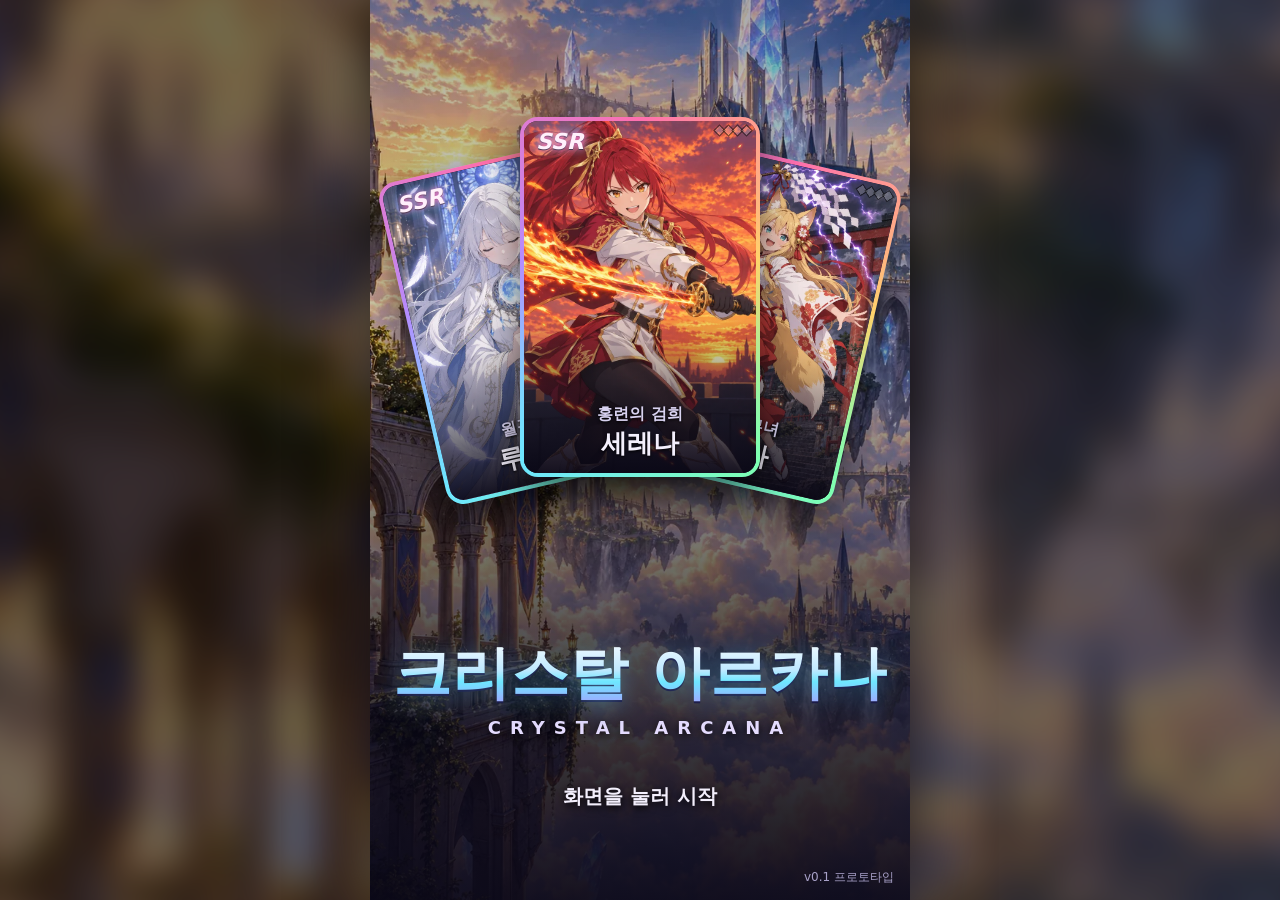
==== commit 4dcbe293: "Update /cardtest: redrawn cel-style card art Replace the earlier card illustration sets (v1, detaile" ====
--- a/cardtest/index.html
+++ b/cardtest/index.html
@@ -10,7 +10,7 @@
     <link rel="manifest" href="./manifest.webmanifest" />
     <link rel="apple-touch-icon" href="./icon-192.png" />
     <link rel="icon" type="image/svg+xml" href="data:image/svg+xml,%3Csvg xmlns='http://www.w3.org/2000/svg' viewBox='0 0 32 32'%3E%3Cpath d='M16 2 28 12 16 30 4 12Z' fill='%236ee7ff' stroke='%23fff' stroke-width='2'/%3E%3C/svg%3E" />
-    <script type="module" crossorigin src="./assets/index-dya5twln.js"></script>
+    <script type="module" crossorigin src="./assets/index-DSrkmzVH.js"></script>
     <link rel="stylesheet" crossorigin href="./assets/index-ZqUkN6L6.css">
   </head>
   <body>
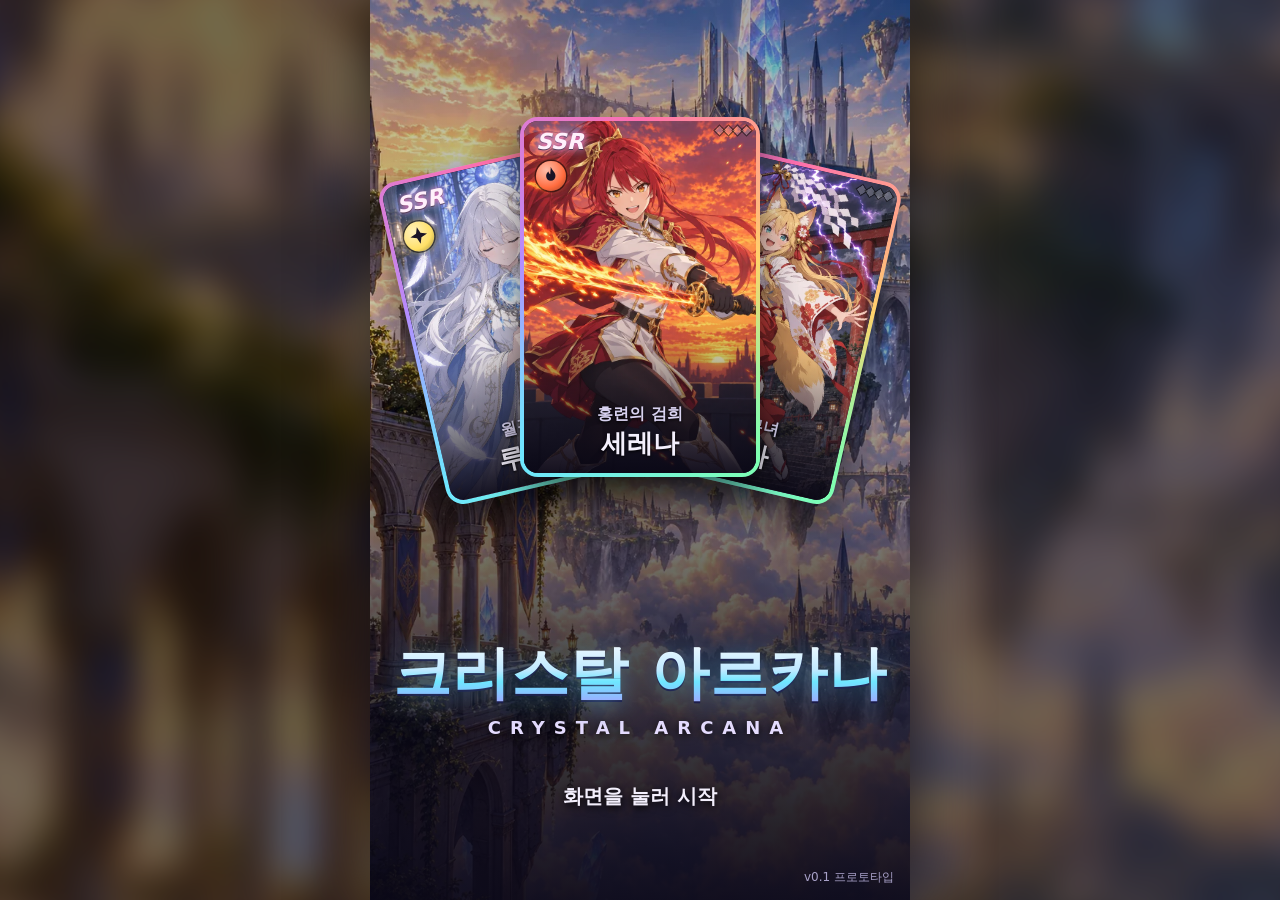
==== commit 32a1ce0b: "Update /cardtest: elements, races, guard/break, 36 cards, chapter 2 Pokemon-style 9-element type cha" ====
--- a/cardtest/index.html
+++ b/cardtest/index.html
@@ -10,8 +10,8 @@
     <link rel="manifest" href="./manifest.webmanifest" />
     <link rel="apple-touch-icon" href="./icon-192.png" />
     <link rel="icon" type="image/svg+xml" href="data:image/svg+xml,%3Csvg xmlns='http://www.w3.org/2000/svg' viewBox='0 0 32 32'%3E%3Cpath d='M16 2 28 12 16 30 4 12Z' fill='%236ee7ff' stroke='%23fff' stroke-width='2'/%3E%3C/svg%3E" />
-    <script type="module" crossorigin src="./assets/index-DSrkmzVH.js"></script>
-    <link rel="stylesheet" crossorigin href="./assets/index-ZqUkN6L6.css">
+    <script type="module" crossorigin src="./assets/index-5X9k3ZOX.js"></script>
+    <link rel="stylesheet" crossorigin href="./assets/index-BFCymxor.css">
   </head>
   <body>
     <div id="viewport">
--- a/cardtest/assets/index-BFCymxor.css
+++ b/cardtest/assets/index-BFCymxor.css
@@ -0,0 +1 @@
+:root{--bg:#0d0b1a;--panel:#16132cdb;--panel-2:#231e42eb;--line:#ffffff1a;--text:#f3effc;--muted:#a8a1c8;--gold:#f7c94f;--crystal:#6ee7ff;--atk:#ff5d5d;--atk-2:#b3122b;--def:#4aa8ff;--def-2:#1447a8;--spc:#ffcf3a;--spc-2:#c77a00;--rubble:#7b7382;--hp:#5ee07a;--danger:#ff4d6d;--r-frame:linear-gradient(145deg, #c9ced8, #7d8494 45%, #d9dde6 60%, #6e7585);--sr-frame:linear-gradient(145deg, #fff0b3, #d49b2a 40%, #ffe38a 60%, #a86f12);--ssr-frame:conic-gradient(from var(--spin,0deg), #ff6fae, #ffd36b, #7dffb2, #6ee7ff, #b58bff, #ff6fae);--font:system-ui, -apple-system, "Apple SD Gothic Neo", "Noto Sans KR", "Malgun Gothic", sans-serif;--stage-h:960px}@property --spin{syntax:"<angle>";inherits:true;initial-value:0deg}*{box-sizing:border-box;-webkit-tap-highlight-color:transparent}html,body{background:var(--bg);height:100%;color:var(--text);font-family:var(--font);overscroll-behavior:none;touch-action:none;-webkit-user-select:none;user-select:none;margin:0;overflow:hidden}button{font:inherit;color:inherit;cursor:pointer}svg{vertical-align:-.12em;width:1em;height:1em;display:inline-block}#viewport{position:fixed;inset:0;overflow:hidden}#backdrop{filter:blur(18px)brightness(.45)saturate(1.2);background:#140f26 50%/cover no-repeat;transition:background-image .6s;position:absolute;inset:-40px}#stage{transform-origin:50%;background:#0f0c1f;width:540px;height:960px;position:absolute;top:50%;left:50%;overflow:hidden;box-shadow:0 0 60px #0009}.screen{flex-direction:column;animation:.35s both screen-in;display:flex;position:absolute;inset:0}@keyframes screen-in{0%{opacity:0;transform:translateY(12px)}}.bg-img{z-index:0;background:50%/cover no-repeat;position:absolute;inset:0}.bg-img:after{content:"";background:linear-gradient(#0a081859,#0a081826 30%,#0a0818bf 75%,#0a0818f2);position:absolute;inset:0}.layer{z-index:1;position:relative}.btn{letter-spacing:.02em;text-shadow:0 1px 2px #0006;background:linear-gradient(#7b5cff,#4b2fd1);border:none;border-radius:14px;padding:12px 18px;font-size:18px;font-weight:800;transition:transform 80ms,filter .2s;box-shadow:0 4px #2b1a86,0 8px 18px #28147873,inset 0 1px #ffffff59}.btn:active{transform:translateY(3px);box-shadow:0 1px #2b1a86,0 4px 10px #28147866,inset 0 1px #ffffff59}.btn:disabled{filter:grayscale(.9)brightness(.7);cursor:default}.btn.gold{color:#3a2300;text-shadow:0 1px #fff6;background:linear-gradient(#ffd978,#e09b18);box-shadow:0 4px #8c5a06,0 8px 18px #a0640a73,inset 0 1px #fff9}.btn.red{background:linear-gradient(#ff7a7a,#d12f4a);box-shadow:0 4px #7d1426,0 8px 18px #a0143273,inset 0 1px #ffffff59}.btn.ghost{background:#ffffff14;box-shadow:inset 0 0 0 1px #ffffff2e}.btn.small{border-radius:11px;padding:8px 12px;font-size:15px}.icon-btn{background:#141028b3;border:none;border-radius:12px;place-items:center;width:44px;height:44px;font-size:22px;display:grid;box-shadow:inset 0 0 0 1px #ffffff24}.icon-btn.on{background:linear-gradient(#7b5cff,#4b2fd1)}.panel{background:var(--panel);border:1px solid var(--line);-webkit-backdrop-filter:blur(6px);backdrop-filter:blur(6px);border-radius:16px}.topbar{align-items:center;gap:10px;min-height:64px;padding:12px 14px;display:flex}.topbar .title{text-shadow:0 2px 8px #0009;flex:1;font-size:22px;font-weight:900}.crystal-pill{background:#0a0818bf;border-radius:999px;align-items:center;gap:6px;padding:7px 14px 7px 10px;font-size:17px;font-weight:800;display:flex;box-shadow:inset 0 0 0 1px #6ee7ff59}.crystal-pill svg{color:var(--crystal);filter:drop-shadow(0 0 6px #6ee7ffb3);font-size:20px}.stars{color:var(--gold);letter-spacing:-2px;text-shadow:0 1px 2px #000c}.muted{color:var(--muted)}.scroll{touch-action:pan-y;scrollbar-width:none;overflow-y:auto}.scroll::-webkit-scrollbar{display:none}.modal-back{z-index:50;background:#05030eb8;justify-content:center;align-items:center;padding:22px;animation:.2s both fade-in;display:flex;position:absolute;inset:0}@keyframes fade-in{0%{opacity:0}}.modal{width:100%;max-height:calc(var(--stage-h) - 60px);background:linear-gradient(#28214efa,#14102afa);border:1px solid #ffffff24;border-radius:20px;flex-direction:column;animation:.25s cubic-bezier(.2,1.4,.4,1) both pop-in;display:flex;overflow:hidden;box-shadow:0 20px 60px #0009}@keyframes pop-in{0%{opacity:0;transform:scale(.9)}}.modal-head{align-items:center;gap:8px;padding:14px 16px 10px;font-size:20px;font-weight:900;display:flex}.modal-head .grow{flex:1}.modal-body{padding:0 16px 16px;font-size:15px;line-height:1.55}.modal-foot{gap:10px;padding:0 16px 16px;display:flex}.modal-foot .btn{flex:1}.toast{z-index:60;text-align:center;pointer-events:none;background:#141028eb;border:1px solid #ffffff29;border-radius:12px;width:max-content;max-width:480px;padding:10px 16px;font-size:15px;font-weight:700;animation:2.2s both toast;position:absolute;top:90px;left:50%;transform:translate(-50%)}@keyframes toast{0%{opacity:0;transform:translate(-50%,-8px)}10%,80%{opacity:1;transform:translate(-50%)}to{opacity:0}}.card{background:var(--r-frame);border-radius:14px;flex-shrink:0;padding:3px;position:relative;box-shadow:0 6px 16px #00000080}.card.SR{background:var(--sr-frame)}.card.SSR{background:var(--ssr-frame);animation:6s linear infinite spin}@keyframes spin{to{--spin:360deg}}.card-inner{background:#1b1733;border-radius:11px;width:100%;height:100%;position:relative;overflow:hidden}.card-art{object-fit:cover;object-position:50% 12%;width:100%;height:100%;position:absolute;inset:0}.card-shade{background:linear-gradient(#0000 55%,#080614eb);position:absolute;inset:0}.card-rarity{text-shadow:0 0 6px #000000e6,0 1px #000;font-size:15px;font-style:italic;font-weight:900;position:absolute;top:5px;left:7px}.card.SSR .card-rarity{color:#fff0fb;text-shadow:0 0 6px #ff5fb0,0 0 12px #6ee7ff,0 1px #000}.card.SR .card-rarity{color:#ffd66b}.card.R .card-rarity{color:#d9dde6}.card-lb{gap:2px;display:flex;position:absolute;top:6px;right:6px}.card-lb i{background:#fff3;width:7px;height:7px;transform:rotate(45deg);box-shadow:0 0 0 1px #00000080}.card-lb i.on{background:#ffd66b;box-shadow:0 0 5px #ffd66b}.card-name{text-align:center;text-shadow:0 1px 3px #000;font-weight:900;position:absolute;bottom:6px;left:0;right:0}.card-name small{color:#d8d2f0;margin-bottom:1px;font-size:.62em;font-weight:700;display:block}.card.locked .card-art{filter:brightness(0)contrast(.5);opacity:.55}.card.locked .card-name{color:var(--muted)}.card.mini{border-radius:12px;width:96px;height:128px}.card.mini .card-inner{border-radius:9px}.card.mini .card-name{font-size:14px;bottom:4px}.card.mini .card-rarity{font-size:12px}.card.grid{width:118px;height:177px}.card.grid .card-name{font-size:15px}.card.big{border-radius:18px;width:300px;height:450px;padding:4px}.card.big .card-inner{border-radius:14px}.card.big .card-name{font-size:26px;bottom:12px}.card.big .card-rarity{font-size:22px;top:8px;left:12px}.deck-preview{justify-content:center;gap:5px;margin-top:14px;display:flex}.deck-preview .card.mini{width:80px;height:107px}.deck-preview .card.mini .card-name{font-size:12px}.new-badge{z-index:3;background:#ff3d7f;border-radius:999px;padding:2px 9px;font-size:12px;font-weight:900;position:absolute;top:-8px;left:50%;transform:translate(-50%);box-shadow:0 2px 6px #00000080}.title-screen{padding-bottom:calc(var(--stage-h) * .1);cursor:pointer;justify-content:flex-end;align-items:center}.logo{text-align:center;margin-bottom:calc(var(--stage-h) * .05)}.logo .ko{letter-spacing:.02em;background:linear-gradient(#fff,#bfe9ff 45%,#6ee7ff 60%,#b58bff);color:#0000;filter:drop-shadow(0 4px 14px #6ee7ff80)drop-shadow(0 2px #140a3ce6);-webkit-background-clip:text;background-clip:text;font-size:58px;font-weight:900}.logo .en{letter-spacing:.5em;color:#e6ddff;text-shadow:0 2px 8px #000c;margin-top:4px;font-size:18px;font-weight:800}.tap-start{text-shadow:0 2px 8px #000;font-size:20px;font-weight:800;animation:1.6s ease-in-out infinite blink}@keyframes blink{50%{opacity:.35}}.version{color:var(--muted);font-size:12px;position:absolute;bottom:14px;right:16px}.home-art{object-fit:cover;object-position:50% 0;-webkit-mask-composite:source-in;z-index:0;width:440px;height:660px;animation:6s ease-in-out infinite float;position:absolute;top:40px;right:-40px;-webkit-mask-image:linear-gradient(#000 70%,#0000),linear-gradient(90deg,#0000,#000 25%);mask-image:linear-gradient(#000 70%,#0000),linear-gradient(90deg,#0000,#000 25%);-webkit-mask-composite:source-in;mask-composite:intersect}@keyframes float{50%{transform:translateY(-8px)}}.bubble{z-index:2;color:#221a3c;background:#ffffffeb;border-radius:16px 16px 16px 4px;max-width:250px;padding:12px 14px;font-size:15px;font-weight:700;line-height:1.45;position:absolute;top:110px;left:16px;box-shadow:0 6px 18px #0006}.bubble b{color:#6a4fd8;margin-bottom:3px;font-size:13px;display:block}.home-menu{z-index:2;grid-template-columns:1fr 1fr;gap:12px;display:grid;position:absolute;bottom:22px;left:16px;right:16px}.menu-btn{text-align:left;background:linear-gradient(135deg,#3c2d82eb,#1c163ceb);border:none;border-radius:18px;height:96px;padding:14px 16px;position:relative;overflow:hidden;box-shadow:inset 0 0 0 1px #ffffff29,0 8px 20px #00000073}.menu-btn.main{background:linear-gradient(135deg,#ff6e50f2,#aa1e5af2);grid-column:span 2;height:110px}.menu-btn .mb-title{font-size:24px;font-weight:900}.menu-btn .mb-sub{color:#ffffffc7;margin-top:3px;font-size:13px}.menu-btn .mb-icon{opacity:.35;font-size:58px;position:absolute;bottom:6px;right:12px}.home-top{z-index:2;align-items:center;gap:8px;padding:14px 14px 0;display:flex;position:relative}.home-top .grow{flex:1}.stage-list{flex-direction:column;flex:1;gap:10px;padding:4px 14px 20px;display:flex}.stage-item{text-align:left;background:linear-gradient(135deg,#302664eb,#181332eb);border:none;border-radius:16px;align-items:center;gap:12px;padding:12px 14px;display:flex;box-shadow:inset 0 0 0 1px #ffffff1f}.stage-item.boss{background:linear-gradient(135deg,#781e28f0,#280e1ef0);box-shadow:inset 0 0 0 1px #ff787859}.stage-item.locked{opacity:.45}.stage-no{width:54px;color:var(--gold);font-size:22px;font-weight:900}.stage-info{flex:1;min-width:0}.stage-info .name{font-size:18px;font-weight:800}.stage-info .sub{color:var(--muted);margin-top:2px;font-size:13px}.stage-enemies{gap:2px;display:flex}.stage-enemies img{object-fit:contain;filter:drop-shadow(0 2px 3px #0009);width:40px;height:40px}.clear-mark{color:#7dffb2;border:1px solid #7dffb280;border-radius:6px;margin-left:6px;padding:1px 6px;font-size:12px;font-weight:900}.deck-slots{justify-content:center;gap:8px;padding:6px 10px 12px;display:flex}.slot{width:96px;height:128px;color:var(--muted);background:#ffffff0a;border:2px dashed #ffffff40;border-radius:12px;place-items:center;padding:0;display:grid;position:relative}.slot.selected{border:2px solid var(--gold);box-shadow:0 0 14px #f7c94fb3}.slot.filled{background:0 0;border:none}.slot .card.mini{pointer-events:none}.slot.selected .card{box-shadow:0 0 0 3px var(--gold), 0 0 18px #f7c94fcc}.slot-label{z-index:3;background:var(--gold);color:#3a2300;white-space:nowrap;border-radius:999px;padding:1px 8px;font-size:11px;font-weight:900;position:absolute;top:-10px;left:50%;transform:translate(-50%)}.leader-info{margin:0 14px 10px;padding:10px 14px;font-size:14px}.leader-info b{color:var(--gold)}.card-grid{flex:1;grid-template-columns:repeat(4,118px);place-content:start center;gap:12px;padding:10px 10px 24px;display:grid}.card-grid .card{cursor:pointer}.in-deck-mark{color:var(--gold);z-index:2;background:#0a08188c;border-radius:11px;place-items:center;font-size:15px;font-weight:900;display:grid;position:absolute;inset:0}.hint-line{text-align:center;color:var(--muted);padding:0 14px 6px;font-size:13px}.hint-line.warn{color:#ffb0bc;font-weight:800}.detail{flex-direction:column;align-items:center;gap:12px;display:flex}.detail .card.big{width:240px;height:360px}.stat-row{gap:8px;width:100%;display:flex}.stat{text-align:center;background:#ffffff0f;border-radius:10px;flex:1;padding:7px 4px}.stat .k{color:var(--muted);font-size:12px}.stat .v{font-size:18px;font-weight:900}.skill-list{flex-direction:column;gap:8px;width:100%;display:flex}.skill{text-align:left;background:#ffffff0d;border:1px solid #ffffff14;border-radius:12px;align-items:flex-start;gap:10px;width:100%;padding:10px 12px;display:flex}.skill .desc{color:#d5cff0;margin-top:2px;font-size:13px;line-height:1.45}.skill .sname{font-size:16px;font-weight:900}.skill.leader .cost-badge{color:#3a2300;background:linear-gradient(#ffd978,#e09b18)}.cost-badge{color:#fff;border-radius:9px;flex-shrink:0;justify-content:center;align-items:center;gap:3px;min-width:46px;height:30px;font-size:16px;font-weight:900;display:flex;box-shadow:inset 0 -2px #0000004d}.cost-badge.atk{background:linear-gradient(180deg, var(--atk), var(--atk-2))}.cost-badge.def{background:linear-gradient(180deg, var(--def), var(--def-2))}.cost-badge.spc{background:linear-gradient(180deg, var(--spc), var(--spc-2));color:#3a2300}.quote{color:#e8e2ff;text-align:center;font-size:14px;font-style:italic}.profile{color:var(--muted);text-align:center;font-size:13px}.compare-list{flex-direction:column;flex:1;gap:10px;padding:4px 12px 24px;display:flex}.compare-row{background:#14102cd9;border-radius:14px;padding:10px;box-shadow:inset 0 0 0 1px #ffffff1f}.compare-name{align-items:baseline;gap:8px;margin:0 2px 8px;display:flex}.compare-name b{font-size:17px}.compare-name small{color:var(--muted);font-size:12px}.compare-imgs{grid-template-columns:repeat(3,1fr);gap:8px;display:grid}.compare-chips{flex-wrap:wrap;gap:6px;padding:0 12px 8px;display:flex}.compare-chip{background:#ffffff14;border:none;border-radius:999px;align-items:baseline;gap:4px;padding:6px 10px;font-size:13px;font-weight:800;display:flex;box-shadow:inset 0 0 0 1px #fff3}.compare-chip small{opacity:.75;font-size:10px}.compare-chip.on{background:linear-gradient(#7b5cff,#4b2fd1);box-shadow:0 0 10px #7b5cff99}.compare-chip.empty{opacity:.4}.compare-cell{aspect-ratio:2/3;background:#1b1733;border:none;border-radius:10px;padding:0;position:relative;overflow:hidden;box-shadow:inset 0 0 0 1px #ffffff26}.compare-cell img{object-fit:cover;width:100%;height:100%;display:block}.compare-cell.missing{opacity:.55}.compare-wait{color:var(--muted);place-items:center;font-size:13px;display:grid;position:absolute;inset:0}.compare-label{text-align:center;background:linear-gradient(#0000,#080614e6);padding:3px 0;font-size:12px;font-weight:900;position:absolute;bottom:0;left:0;right:0}.compare-large-wrap{flex-direction:column;align-items:center;gap:8px;display:flex}.compare-large{width:100%;max-height:calc(var(--stage-h) - 260px);object-fit:contain;border-radius:12px}.compare-large-label{color:#e8e2ff;font-size:14px;font-weight:800}.art-seg{grid-template-columns:repeat(3,1fr);gap:6px;display:grid}.art-seg .btn{padding:8px 4px;font-size:13px}.gacha-banner{background:#221a44;border-radius:20px;height:330px;margin:4px 14px 12px;position:relative;overflow:hidden;box-shadow:inset 0 0 0 1px #ffffff29,0 10px 30px #00000080}.gacha-banner img{object-fit:cover;object-position:50% 10%;width:36%;height:100%;position:absolute;top:0}.gacha-banner .gb-title{z-index:2;position:absolute;bottom:14px;left:16px;right:16px}.gacha-banner .gb-title b{text-shadow:0 2px 8px #000;font-size:28px;font-weight:900;display:block}.gacha-banner .gb-title span{color:#e8e2ff;text-shadow:0 1px 4px #000;font-size:14px}.gacha-banner:after{content:"";pointer-events:none;background:linear-gradient(#0000 45%,#0a0818e6);position:absolute;inset:0}.gacha-buttons{gap:12px;padding:0 14px;display:flex}.gacha-buttons .btn{flex-direction:column;flex:1;align-items:center;gap:2px;padding:12px 8px;display:flex}.gacha-buttons .price{opacity:.95;font-size:14px;font-weight:800}.rates{color:var(--muted);margin:12px 14px 0;padding:10px 14px;font-size:13px;line-height:1.6}.rates b{color:var(--text)}.summon-stage{z-index:40;background:radial-gradient(circle at 50% 45%,#2a1f5a,#07050f 70%);flex-direction:column;justify-content:center;align-items:center;gap:14px;animation:.3s both fade-in;display:flex;position:absolute;inset:0}.summon-grid{grid-template-columns:repeat(5,96px);gap:30px 8px;display:grid}.summon-grid.single{grid-template-columns:240px}.summon-grid .slot-wrap{perspective:600px;position:relative}.flip{transform-style:preserve-3d;transition:transform .55s cubic-bezier(.3,1.3,.5,1);position:relative}.flip.open{transform:rotateY(180deg)}.flip .face,.flip .back{backface-visibility:hidden}.flip .face{transform:rotateY(180deg)}.flip .back{color:var(--crystal);background:linear-gradient(135deg,#2e2468,#120d2c);border-radius:12px;place-items:center;font-size:40px;display:grid;position:absolute;inset:0;box-shadow:inset 0 0 0 2px #6ee7ff59,0 6px 16px #0009}.flip .back.glow-SR{color:#ffd66b;box-shadow:inset 0 0 0 2px #ffd66b,0 0 22px #ffd66bcc}.flip .back.glow-SSR{color:#fff;animation:.8s ease-in-out infinite ssr-pulse;box-shadow:inset 0 0 0 2px #fff,0 0 30px #ff78dce6,0 0 60px #6ee7ff99}@keyframes ssr-pulse{50%{transform:scale(1.05)}}.pull-note{text-align:center;color:#ffd66b;white-space:nowrap;font-size:11px;font-weight:800;position:absolute;bottom:-20px;left:0;right:0}.ssr-flash{z-index:45;pointer-events:none;background:radial-gradient(circle,#fffffff2,#ff96e666 40%,#0000 70%);animation:.9s ease-out both flash;position:absolute;inset:0}@keyframes flash{0%{opacity:1}to{opacity:0}}.el-badge{vertical-align:middle;align-items:center;gap:4px;display:inline-flex}.el-badge i{color:#1a1426;background:radial-gradient(circle at 35% 30%, color-mix(in srgb, var(--el) 45%, #fff), var(--el) 62%, color-mix(in srgb, var(--el) 62%, #000));width:18px;height:18px;box-shadow:0 0 0 1.5px #0000008c, 0 0 8px color-mix(in srgb, var(--el) 70%, transparent);border-radius:50%;place-items:center;display:grid}.el-badge i svg{width:72%;height:72%}.el-badge b{color:var(--el);font-size:13px}.card-el{line-height:0;position:absolute;top:25px;left:6px}.card.mini .card-el{top:19px;left:4px}.card.mini .card-el i{width:16px;height:16px}.card.big .card-el{top:40px;left:12px}.card.big .card-el i{width:30px;height:30px}.el-chip{color:var(--el);white-space:nowrap;align-items:center;gap:2px;font-weight:800;display:inline-flex}.el-chip svg{width:1.05em;height:1.05em}.card-traits{justify-content:center;align-items:center;gap:10px;margin:2px 0 4px;display:flex}.race-tag{color:#e8e2ff;background:#ffffff1a;border-radius:999px;padding:2px 9px;font-size:12px;font-weight:800}.matchup-lines{color:var(--muted);text-align:center;margin-bottom:6px;font-size:12px;line-height:1.7}.matchup-lines b{color:#e8e2ff;margin-right:4px}.enemy-info{font-size:13px;line-height:1.6}.ei-row{gap:8px;margin:3px 0;display:flex}.ei-row>b{color:#e8e2ff;flex-shrink:0;width:58px}.ei-row small{color:var(--muted)}.ei-pattern ol{margin:4px 0 6px;padding-left:22px}.ei-pattern li.now{color:#ffd66b;font-weight:800}.ei-desc{color:var(--muted);font-size:12px}.race-tag.boss{color:#fff;background:#c0284f}.chapter-head{color:#ffd66b;text-shadow:0 1px 3px #000;margin:10px 4px 2px;font-size:14px;font-weight:900}.stage-els{gap:3px;margin-top:3px;display:flex}.stage-els .el-badge i{width:16px;height:16px}.stage-enemy-els{gap:1px;display:flex}.stage-enemy-els .el-badge i{width:14px;height:14px}.stage-reco{margin-top:8px;font-size:13px}.stage-reco b{margin-right:6px}.type-chart-wrap{overflow-x:auto}.type-chart{border-collapse:collapse;margin:0 auto;font-size:13px}.type-chart th,.type-chart td{text-align:center;border:1px solid #ffffff14;width:28px;height:28px;padding:0}.type-chart th small{color:var(--muted);font-size:8px}.type-chart td.weak{color:#fff;background:#e8395a8c;font-weight:900}.type-chart td.resist{color:#cfe6ff;background:#508cdc59}.type-chart td.immune{color:#fff;background:#281e3ce6;font-weight:900}.tc-icon{color:#1a1426;background:var(--el);border-radius:50%;place-items:center;width:22px;height:22px;display:inline-grid}.tc-icon svg{width:15px;height:15px}.tc-legend{color:var(--muted);text-align:center;margin:8px 0 6px;font-size:12px;line-height:1.6}.tc-names{flex-wrap:wrap;justify-content:center;gap:6px 10px;display:flex}.battle{--cell:66px}.battle>.bg-img:after{background:linear-gradient(#0a081833,#0a08181a 25%,#0a0818d9 42%,#0a0818f5)}.battle>*{z-index:1;position:relative}.battle>.bg-img{z-index:0;position:absolute}.bt-top{flex-shrink:0;align-items:center;gap:8px;height:54px;padding:8px 10px 0;display:flex}.bt-top .icon-btn{width:40px;height:40px;font-size:20px}.bt-stage{text-shadow:0 1px 4px #000;flex:1;min-width:0;line-height:1.15}.bt-stage-name{white-space:nowrap;text-overflow:ellipsis;font-size:16px;font-weight:900;overflow:hidden}.bt-wave{color:#d9d2ff;font-size:12px;font-weight:700}.bt-round{color:var(--gold);background:#0a0818b3;border-radius:10px;padding:5px 10px;font-size:16px;font-weight:900;box-shadow:inset 0 0 0 1px #ffffff26}.bt-field{flex:auto;justify-content:center;align-items:flex-end;min-height:150px;padding:0 6px 2px;display:flex;container-type:size}.enemies{justify-content:center;align-items:flex-end;gap:4px;width:100%;height:100%;display:flex}.enemy{cursor:pointer;flex-direction:column;flex:0 170px;align-items:center;min-width:0;display:flex;position:relative}.enemy .sprite{object-fit:contain;filter:drop-shadow(0 6px 10px #000000b3);pointer-events:none;transform-origin:50% 100%;width:auto;max-width:100%;height:min(150px,100cqh - 78px)}.enemy.boss{flex-basis:360px}.enemy.boss .sprite{height:min(230px,100cqh - 78px)}.enemy.dead{visibility:hidden;pointer-events:none}.enemy .ename{text-shadow:0 1px 3px #000;white-space:nowrap;margin-top:-4px;font-size:12px;font-weight:800}.ehp{background:#000000b3;border-radius:6px;width:110px;height:12px;margin-top:2px;position:relative;box-shadow:inset 0 0 0 1px #fff3}.enemy.boss .ehp{width:200px;height:14px}.ehp-fill{background:linear-gradient(#ff8a8a,#d42a44);border-radius:6px;height:100%;transition:width .35s}.ehp-text{text-align:center;text-shadow:0 1px 2px #000;font-size:10px;font-weight:800;line-height:12px;position:absolute;inset:0}.enemy.boss .ehp-text{font-size:11px;line-height:14px}.eshield{background:#1f5fc4;border-radius:8px;align-items:center;gap:1px;padding:1px 5px;font-size:11px;font-weight:900;display:none;position:absolute;top:-10px;right:-8px;box-shadow:0 1px 3px #0009}.eshield.show{display:flex}.estatus{flex-wrap:wrap;justify-content:center;gap:3px;min-height:16px;margin-top:2px;display:flex}.st{background:#0009;border-radius:5px;align-items:center;gap:1px;padding:0 4px;font-size:10px;font-weight:800;display:inline-flex}.st.stun{color:#ffe27a}.st.weak{color:#9fd4ff}.st.expose{color:#ffb3c8}.st.enrage{color:#ff9f5a}.intent{white-space:nowrap;background:#140e24d9;border-radius:10px;align-items:center;gap:3px;margin-bottom:2px;padding:3px 8px;font-size:14px;font-weight:900;display:inline-flex;box-shadow:inset 0 0 0 1px #fff3,0 2px 6px #00000080}.intent svg{font-size:16px}.intent.attack{color:#ffb0b0}.intent.danger{color:#fff;background:linear-gradient(#ff4d6d,#a3112f);animation:1s ease-in-out infinite danger-pulse}@keyframes danger-pulse{50%{box-shadow:0 0 14px #ff4d6de6}}.intent.board{color:#d9c9ff}.intent.buff{color:#9fe8b8}.intent.stun{color:#ffe27a}.intent.acting{transform:scale(1.2);box-shadow:0 0 16px #ffffffb3}.target-mark{color:var(--gold);z-index:2;font-size:20px;animation:.8s ease-in-out infinite bob;display:none;position:absolute;top:26px;left:50%;transform:translate(-50%)}@keyframes bob{50%{transform:translate(-50%,4px)}}.enemy.targeted .target-mark{display:block}.bt-party{flex-shrink:0;align-items:center;gap:6px;height:38px;padding:4px 12px;display:flex}.hpbar{background:#000000b3;border-radius:11px;flex:1;height:22px;position:relative;overflow:hidden;box-shadow:inset 0 0 0 1px #ffffff2e}.hp-fill,.hp-ghost{border-radius:11px;position:absolute;top:0;bottom:0;left:0}.hp-fill{background:linear-gradient(#8dffa6,#22b34f);transition:width .3s}.hp-fill.low{background:linear-gradient(#ff9a9a,#d63031);animation:.9s ease-in-out infinite blink}.hp-ghost{background:#ffdc78b3;transition:width .6s .1s}.hp-text{text-align:center;text-shadow:0 1px 2px #000;font-size:13px;font-weight:900;line-height:22px;position:absolute;inset:0}.shield-badge,.fate-badge{border-radius:10px;align-items:center;gap:3px;padding:3px 8px;font-size:14px;font-weight:900;display:none;box-shadow:0 2px 6px #00000080}.shield-badge{background:linear-gradient(#4aa8ff,#1447a8)}.fate-badge{color:#2a1800;background:linear-gradient(#ffd978,#b87a10)}.shield-badge.show,.fate-badge.show{display:flex}.buffs{gap:3px;display:flex}.buff{color:#ffc0c0;background:#ff5d5d40;border-radius:6px;align-items:center;gap:1px;padding:2px 5px;font-size:11px;font-weight:900;display:inline-flex}.buff.g{color:#bfe0ff;background:#4aa8ff40}.incoming{color:#ffc4cd;background:#781428d9;border:none;border-radius:9px;flex-shrink:0;align-items:center;gap:4px;height:26px;padding:0 8px;line-height:1;display:flex;box-shadow:inset 0 0 0 1px #ff788c99}.incoming small{font-size:10px;font-weight:700}.incoming b{font-size:14px}.incoming.covered{color:#cfe6ff;background:#143c78d9;box-shadow:inset 0 0 0 1px #78beff99}.incoming.none{color:var(--muted);background:#28243ccc;box-shadow:inset 0 0 0 1px #ffffff26}.incoming.lethal{animation:.8s ease-in-out infinite blink;box-shadow:inset 0 0 0 2px #ff4d6d,0 0 12px #ff3c5acc}.bt-costs{flex-shrink:0;align-items:center;gap:6px;height:52px;padding:2px 12px 6px;display:flex}.cost{border-radius:12px;align-items:center;gap:3px;height:40px;padding:0 9px 0 5px;font-weight:900;display:flex;box-shadow:inset 0 -3px #0000004d,0 3px 8px #0006}.cost.atk{background:linear-gradient(180deg, var(--atk), var(--atk-2))}.cost.def{background:linear-gradient(180deg, var(--def), var(--def-2))}.cost.spc{background:linear-gradient(180deg, var(--spc), var(--spc-2));color:#3a2300}.cost.zero{filter:saturate(.4)brightness(.75)}.cost .ci{font-size:20px;display:grid}.cost .cv{text-align:center;min-width:14px;font-size:24px}.cost .cp{opacity:.8;font-size:12px}.cost .cp.gain{opacity:1;color:#fff;background:#00000059;border-radius:6px;padding:0 3px}.cost.spc .cp.gain{color:#3a2300;background:#ffffff80}.moves{align-items:center;gap:4px;margin-left:auto;display:flex}.moves .ml{color:var(--muted);font-size:12px;font-weight:800}.moves i{background:#ffffff26;border-radius:50%;width:13px;height:13px;box-shadow:inset 0 0 0 1px #ffffff40}.moves i.on{background:radial-gradient(circle at 35% 35%,#fff,#6ee7ff 60%,#1c8fb0);box-shadow:0 0 6px #6ee7ffcc}.valid{color:#aaffc8;background:#143c28cc;border:none;border-radius:10px;flex-direction:column;justify-content:center;align-items:center;width:58px;height:40px;padding:0;line-height:1.05;display:flex;box-shadow:inset 0 0 0 1px #7dffb273}.valid small{font-size:10px;font-weight:700}.valid b{font-size:18px}.valid.warn{color:#ffe08a;background:#46370ad9;box-shadow:inset 0 0 0 1px #ffd66b99}.valid.danger,.valid.zero{color:#ffb0bc;background:#5a0a19e6;animation:.8s ease-in-out infinite blink;box-shadow:inset 0 0 0 1px #ff5a6ecc,0 0 12px #ff3c5a99}.bt-board-wrap{flex-shrink:0;justify-content:center;padding:0 0 8px;display:flex;position:relative}.board{touch-action:none;background:#080614d1;border-radius:14px;transition:filter .3s;position:relative;overflow:hidden;box-shadow:inset 0 0 0 1px #ffffff1a,0 0 0 4px #14102ce6,0 12px 30px #0009}.board-cells{background-image:linear-gradient(45deg,#ffffff09 25%,#0000 25% 75%,#ffffff09 75%),linear-gradient(45deg,#ffffff09 25%,#0000 25% 75%,#ffffff09 75%);background-position:0 0, var(--cell) var(--cell);position:absolute;inset:0}.board.dim{filter:brightness(.55)saturate(.6)}.tile{width:var(--cell);height:var(--cell);will-change:transform;position:absolute;top:0;left:0}.tile.front{z-index:2}.gem{font-size:calc(var(--cell) * .4);color:#fff;place-items:center;transition:transform .15s,filter .15s;display:grid;position:absolute;inset:8%}.gem svg{filter:drop-shadow(0 1px 1px #0000008c);z-index:1;position:relative}.gem:after{content:"";pointer-events:none;background:radial-gradient(#ffffffbf,#fff0);border-radius:50%;width:42%;height:26%;position:absolute;top:10%;left:16%}.k-atk .gem{background:radial-gradient(circle at 35% 30%,#ffc3b8,#ff5252 42%,#a50e28 100%);border-radius:20%;transform:rotate(45deg)scale(.8);box-shadow:inset 0 -4px 6px #50001480,0 3px 6px #00000080}.k-atk .gem svg{transform:rotate(-45deg)scale(1.1)}.k-atk .gem:after{transform:rotate(-45deg)}.k-def .gem{background:radial-gradient(circle at 35% 30%,#cbe8ff,#3f9cff 45%,#0f3a9c 100%);border-radius:22% 22% 45% 45%/20% 20% 55% 55%;box-shadow:inset 0 -4px 6px #00145080,0 3px 6px #00000080}.k-spc .gem{color:#fffbe6;background:radial-gradient(circle at 35% 30%,#fff7cc,#ffcb2e 45%,#b36400 100%);border-radius:50%;box-shadow:inset 0 -4px 6px #64320073,0 3px 6px #00000080,0 0 10px #ffcf3a59}.k-rubble .gem{clip-path:polygon(22% 6%,60% 3%,90% 22%,97% 60%,76% 93%,34% 97%,6% 74%,3% 34%);font-size:calc(var(--cell) * .62);background:radial-gradient(circle at 28% 24%,#ffffff61,#0000 32%),radial-gradient(circle at 72% 78%,#00000059,#0000 45%),linear-gradient(140deg,#938a9a,#5d5664 58%,#3a343f);inset:6%}.k-rubble .gem:after{display:none}.tile.sel .gem{filter:brightness(1.35);animation:.7s ease-in-out infinite sel-pulse}.k-atk.sel .gem{animation-name:sel-pulse-atk}@keyframes sel-pulse{50%{transform:scale(1.12)}}@keyframes sel-pulse-atk{0%,to{transform:rotate(45deg)scale(.8)}50%{transform:rotate(45deg)scale(.92)}}.tile.sel:before,.tile.hint:before{content:"";border-radius:14px;position:absolute;inset:3%;box-shadow:0 0 0 3px #ffffffe6,0 0 16px #fff9}.tile.hint:before{animation:.9s ease-in-out infinite blink;box-shadow:0 0 0 3px #f7c94ff2,0 0 18px #f7c94fcc}.tile.matched .gem{filter:brightness(1.9)saturate(1.3)}.dust{pointer-events:none;z-index:3;background:#9b93a3;border-radius:2px;width:9px;height:9px;margin:-4px 0 0 -4px;position:absolute;top:0;left:0}.chain-badge{z-index:4;white-space:nowrap;pointer-events:none;background:#14102cf2;border-radius:999px;padding:3px 12px;font-size:12.5px;font-weight:900;display:none;position:absolute;top:-12px;left:50%;transform:translate(-50%);box-shadow:inset 0 0 0 1px #ffffff40,0 3px 8px #00000080}.chain-badge.show{display:block}.chain-badge.lv1{color:#3a1d00;background:linear-gradient(90deg,#ff9d2e,#ffd84d);box-shadow:0 0 14px #ffbe3ccc}.chain-badge.lv2{color:#1b0f2a;background:linear-gradient(90deg,#ff5fb0,#ffd36b,#7dffb2,#6ee7ff,#b58bff);animation:.9s ease-in-out infinite danger-pulse;box-shadow:0 0 18px #ff78dce6}.float.chain{letter-spacing:.04em;color:#fff;font-size:30px;font-style:italic}.float.chain.lv1{color:#ffd84d;text-shadow:0 2px #7a3a00,0 0 14px #ffb428e6;font-size:36px}.float.chain.lv2{color:#fff;text-shadow:0 0 8px #ff5fb0,0 0 16px #6ee7ff,0 2px #2a0030;font-size:40px}.float.gem-float.faded{opacity:.8;font-size:17px}.fever-flash{pointer-events:none;background:radial-gradient(circle at 50% 55%,#ffc83c8c,#0000 65%);animation:1.1s ease-out both flash;position:absolute;inset:0}.fever-flash.lv2{background:radial-gradient(circle at 50% 55%,#fffc,#ff78dc73 35%,#6ee7ff40 55%,#0000 75%)}.banner.fever .b-title{background-image:linear-gradient(#fff6c8,#ffc93a)}.banner.fever.lv2 .b-title{background-image:linear-gradient(90deg,#ff8fc0,#ffe18a,#8dffc4,#8feaff,#d4b0ff)}.battle.fever-1:after,.battle.fever-2:after{content:"";z-index:15;pointer-events:none;animation:1.6s ease-in-out infinite fever-glow;position:absolute;inset:0;box-shadow:inset 0 0 40px #ffbe3c8c}.battle.fever-2:after{box-shadow:inset 0 0 50px #ff78dc8c,inset 0 0 90px #6ee7ff59}@keyframes fever-glow{50%{opacity:.45}}.bcard.boostable .card{box-shadow:0 0 0 2px #ffd84d,0 0 20px #ffbe3cf2}.battle.fever-2 .bcard.boostable .card{box-shadow:0 0 0 2px #fff,0 0 22px #ff78dcf2}.chip.boost{box-shadow:0 0 0 1.5px #ffd84d,0 0 8px #ffc83ce6}.skill-cut.boost{background:linear-gradient(90deg,#0000,#46280af2 12% 70%,#0000);border-color:#ffd84d}.skill-cut.boost.lv2{background:linear-gradient(90deg,#0000,#3c1446f5 12% 70%,#0000);border-image:linear-gradient(90deg,#ff5fb0,#ffd36b,#7dffb2,#6ee7ff,#b58bff) 1}.skill-sheet{z-index:5;background:linear-gradient(#2c2458f7,#16122efa);border-radius:16px;flex-direction:column;gap:7px;padding:10px;display:none;position:absolute;bottom:8px;left:10px;right:10px;box-shadow:0 -4px 24px #0009,inset 0 0 0 1px #ffffff29}.skill-sheet.open{max-height:calc(var(--cell) * 6 + 30px);touch-action:pan-y;animation:.2s both sheet-in;display:flex;overflow-y:auto}@keyframes sheet-in{0%{opacity:0;transform:translateY(20px)}}.ss-head{align-items:center;gap:8px;display:flex}.ss-head .icon-btn{width:36px;height:36px;font-size:18px}.ss-name{flex:1;align-items:baseline;gap:8px;display:flex}.ss-name b{font-size:19px}.ss-name span{color:var(--muted);font-size:13px}.ss-skill{text-align:left;background:#ffffff0d;border:none;border-radius:12px;align-items:center;gap:10px;padding:9px 10px;display:flex;box-shadow:inset 0 0 0 1px #ffffff1a}.ss-skill:disabled{cursor:default}.ss-skill:disabled .ss-text,.ss-skill:disabled .cost-badge{opacity:.55}.ss-skill.ok{background:#ffffff1a}.ss-skill.ok.atk{box-shadow:inset 0 0 0 2px #ff5d5dcc}.ss-skill.ok.def{box-shadow:inset 0 0 0 2px #4aa8ffcc}.ss-skill.ok.spc{box-shadow:inset 0 0 0 2px #ffcf3ad9}.ss-text{flex:1;min-width:0}.ss-text .sname{font-size:16px;font-weight:900}.ss-text .desc{color:#d5cff0;font-size:12.5px;line-height:1.4}.ss-target{color:var(--gold);font-size:12px;font-weight:700}.ss-state{color:var(--muted);white-space:nowrap;font-size:12px;font-weight:800}.ss-go{color:#3a2300;white-space:nowrap;background:linear-gradient(#ffd978,#e09b18);border-radius:10px;padding:7px 12px;font-size:15px;font-weight:900}.ss-note{color:#ffb0bc;text-align:center;font-size:12px}.ss-note.fever-note{color:#ffe08a}.ss-skill.boost{background:#ffbe3c1a;margin-top:-4px;margin-left:18px;box-shadow:inset 0 0 0 1px #ffc85073}.ss-skill.boost.ok{background:#ffbe3c2e;box-shadow:inset 0 0 0 2px #ffd84d,0 0 10px #ffbe3c80}.ss-skill.boost.lv2.ok{box-shadow:inset 0 0 0 2px #ff9fd6,0 0 12px #ff78dc99}.ss-skill.boost .ss-go{background:linear-gradient(#ffe38a,#ff9d2e)}.boost-tag{vertical-align:2px;color:#3a1d00;background:linear-gradient(90deg,#ff9d2e,#ffd84d);border-radius:6px;margin-right:6px;padding:0 6px;font-size:11px;font-weight:900;display:inline-block}.lv2 .boost-tag{color:#1b0f2a;background:linear-gradient(90deg,#ff5fb0,#ffd36b,#7dffb2,#6ee7ff)}.coach{z-index:6;display:none;position:absolute;top:10px;left:18px;right:18px}.coach.show{animation:.25s both sheet-in;display:block}.coach-box{color:#2a2040;background:#fffcf0f5;border-radius:14px;flex-direction:column;align-items:flex-end;gap:10px;padding:12px 14px;font-size:14.5px;font-weight:600;line-height:1.5;display:flex;box-shadow:0 8px 24px #00000080}.coach-box>div{align-self:stretch}.coach-box b{color:#c2185b}.bt-cards{flex-shrink:0;justify-content:center;gap:6px;padding:4px 8px 0;display:flex}.bcard{cursor:pointer;flex-direction:column;align-items:center;gap:4px;width:96px;transition:filter .2s;display:flex;position:relative}.bcard .card{transition:box-shadow .2s}.bcard.can .card{animation:1.4s ease-in-out infinite can-glow;box-shadow:0 0 0 2px #ffffffd9,0 0 16px #ffe696cc}@keyframes can-glow{50%{box-shadow:0 0 0 2px #fffffff2,0 0 22px #ffe696}}.bcard.acted .card,.bcard.sealed .card{filter:grayscale(.8)brightness(.55)}.bc-state{pointer-events:none;text-shadow:0 1px 3px #000;z-index:2;justify-content:center;align-items:center;gap:2px;font-size:13px;font-weight:900;display:flex;position:absolute;top:44px;left:0;right:0}.bcard.sealed .bc-state{color:#d9c9ff;font-size:15px}.bcard.sealed .bc-state svg{font-size:28px}.leader-tag{z-index:3;background:var(--gold);color:#3a2300;border-radius:999px;padding:0 7px;font-size:10px;font-weight:900;position:absolute;top:-7px;left:50%;transform:translate(-50%)}.chips{gap:3px;display:flex}.chip{color:#ffffff73;background:#ffffff14;border-radius:6px;align-items:center;gap:1px;height:20px;padding:0 4px;font-size:11px;display:flex;box-shadow:inset 0 0 0 1px #ffffff1f}.chip b{font-size:12px}.chip.ready{color:#fff}.chip.ok.atk,.chip.ready.atk{background:linear-gradient(180deg, var(--atk), var(--atk-2));color:#fff}.chip.ok.def,.chip.ready.def{background:linear-gradient(180deg, var(--def), var(--def-2));color:#fff}.chip.ok.spc,.chip.ready.spc{background:linear-gradient(180deg, var(--spc), var(--spc-2));color:#3a2300}.chip.ready:not(.ok){opacity:.75}.bt-actions{flex-shrink:0;gap:10px;margin-top:auto;padding:8px 12px 12px;display:flex}.hint-btn{flex-shrink:0;width:84px}.main-btn{flex-direction:column;flex:1;justify-content:center;align-items:center;min-height:58px;line-height:1.15;display:flex}.main-btn small{opacity:.85;margin-top:2px;font-size:11.5px;font-weight:700}.fx-layer{pointer-events:none;inset:0;overflow:hidden;z-index:20!important;position:absolute!important}.float{white-space:nowrap;text-shadow:0 2px #000000d9,0 0 6px #000c;pointer-events:none;font-size:22px;font-weight:900;position:absolute}.float.dmg{color:#fff6d0;font-size:30px}.float.dmg.big{color:#ffd84d;font-size:40px}.float.hurt{color:#ff6b81;font-size:28px}.float.hurt.big{font-size:38px}.float.heal{color:#7dffa2}.float.shield,.float.blocked{color:#8cc8ff;font-size:18px}.float.buff{color:#ffd66b;font-size:17px}.float.status{color:#e2c8ff;font-size:17px}.float.drain{color:#d58cff}.float.atk{color:#ffb0b0}.float.def{color:#b0d8ff}.float.spc{color:#ffe38a}.float.gem-float{font-size:26px}.fly-gem{color:#fff;border-radius:50%;place-items:center;width:26px;height:26px;font-size:15px;display:grid;position:absolute;box-shadow:0 0 10px #fffc}.fly-gem.atk{background:var(--atk)}.fly-gem.def{background:var(--def)}.fly-gem.spc{background:var(--spc);color:#3a2300}.rock{color:#a39aa8;filter:drop-shadow(0 3px 3px #0009);font-size:30px;position:absolute}.hurt-flash{animation:.4s ease-out both flash;position:absolute;inset:0;box-shadow:inset 0 0 80px #ff1e3cbf}.banner{text-align:center;background:linear-gradient(90deg,#0000,#140e2eeb 18% 82%,#0000);border-top:1px solid #ffffff40;border-bottom:1px solid #ffffff40;width:600px;padding:12px 0 10px;position:absolute;top:38%;left:50%}.banner .b-title{letter-spacing:.06em;background:linear-gradient(#fff,#bfe9ff);color:#0000;-webkit-background-clip:text;background-clip:text;font-size:34px;font-weight:900}.banner.strategy .b-title{background-image:linear-gradient(#fff,#ffe38a)}.banner.enemy .b-title,.banner.wave .b-title{background-image:linear-gradient(#fff,#ff9aa8)}.banner .b-sub{color:#d9d2ff;font-size:14px;font-weight:700}.skill-cut{background:linear-gradient(90deg,#0000,#140e2ef2 12% 70%,#0000);border-top:2px solid;border-bottom:2px solid;align-items:center;gap:14px;height:92px;padding-left:20px;display:flex;position:absolute;top:30%;left:0;right:0;overflow:hidden}.skill-cut.atk{border-color:var(--atk)}.skill-cut.def{border-color:var(--def)}.skill-cut.spc{border-color:var(--spc)}.skill-cut img{object-fit:cover;object-position:50% 12%;width:150px;height:180px;margin-top:60px;-webkit-mask-image:linear-gradient(90deg,#0000,#000 30% 70%,#0000);mask-image:linear-gradient(90deg,#0000,#000 30% 70%,#0000)}.skill-cut .sc-text small{color:#d9d2ff;font-size:14px;font-weight:800;display:block}.skill-cut .sc-text b{text-shadow:0 2px 6px #000;font-size:30px;font-weight:900}.dice-overlay{z-index:30;pointer-events:auto;background:radial-gradient(circle at 50% 42%,#500a1ed9,#05030ceb 70%);flex-direction:column;justify-content:center;align-items:center;gap:10px;animation:.2s both fade-in;display:flex;position:absolute;inset:0}.dice-overlay.fate{background:radial-gradient(circle at 50% 42%,#785a0ad9,#05030ceb 70%)}.die{color:#f4ecff;filter:drop-shadow(0 8px 20px #000000b3);font-size:150px;animation:.35s linear infinite die-spin;position:relative}.fumble .die{color:#ff8095}.fate .die{color:#ffd978}.die svg{display:block}@keyframes die-spin{to{transform:rotate(360deg)}}.die.landed{animation:.4s cubic-bezier(.2,1.6,.4,1) both die-land}@keyframes die-land{0%{transform:scale(1.5)rotate(-30deg)}to{transform:scale(1)rotate(0)}}.die-num{text-align:center;color:#1b0f2a;font-size:44px;font-weight:900;position:absolute;top:48%;left:0;right:0;transform:translateY(-50%)}.do-title{letter-spacing:.04em;color:#ff4d6d;text-shadow:0 4px #3a0010,0 0 24px #ff3c5acc;font-size:54px;font-weight:900;animation:.35s cubic-bezier(.2,1.4,.4,1) both pop-in}.fate .do-title{color:#ffd84d;text-shadow:0 4px #4a3000,0 0 24px #ffd250cc}.do-body{text-align:center;flex-direction:column;align-items:center;gap:8px;padding:0 30px;font-size:17px;font-weight:700;display:flex}.do-lost{gap:8px;display:flex}.cost-badge.lost{opacity:.85;padding:0 8px;text-decoration:line-through}.do-small{color:#d9d2ff;font-size:14px;font-weight:600}.result-back{z-index:40;background:#05030ebf;justify-content:center;align-items:center;padding:24px;animation:.3s both fade-in;display:flex;position:absolute;inset:0}.result{background:linear-gradient(#2c2458fa,#120e26fa);border-radius:22px;flex-direction:column;align-items:center;gap:12px;width:100%;padding:24px 18px 20px;animation:.35s cubic-bezier(.2,1.4,.4,1) both pop-in;display:flex;box-shadow:0 20px 60px #000000b3,inset 0 0 0 1px #ffffff29}.r-title{letter-spacing:.06em;font-size:52px;font-weight:900}.result.win .r-title{background:linear-gradient(#fff6c8,#ffc93a 55%,#e08a00);color:#0000;filter:drop-shadow(0 3px #5a3500)drop-shadow(0 0 20px #ffc83c99);-webkit-background-clip:text;background-clip:text}.result.lose .r-title{color:#ff6b81;text-shadow:0 3px #3a0010}.r-stage{color:var(--muted);font-weight:700}.r-reward{align-items:center;gap:8px;font-size:30px;display:flex}.r-reward svg{color:var(--crystal);filter:drop-shadow(0 0 8px #6ee7ffcc)}.r-reward span{background:#ff3d7f;border-radius:8px;padding:2px 8px;font-size:13px;font-weight:900}.r-tip{color:#d9d2ff;text-align:center;font-size:14px}.r-buttons{gap:10px;width:100%;display:flex}.r-buttons .btn{flex:1}.help h4{color:var(--gold);margin:14px 0 4px;font-size:16px}.help h4:first-child{margin-top:0}.help p{color:#e3ddfa;margin:4px 0;font-size:14px}.help .fumble-h{color:#ff8095}.help .fever-h{color:#ffd84d}.title-cast{left:0;right:0;top:calc(var(--stage-h) * .13);z-index:1;height:420px;position:absolute}.title-cast .card{width:220px;height:330px;margin-left:-110px;position:absolute;top:0;left:50%;box-shadow:0 16px 40px #0009}.title-cast .tc-l{animation:5s ease-in-out infinite fan-l;transform:translate(-120px,40px)rotate(-13deg)}.title-cast .tc-r{animation:5s ease-in-out infinite fan-r;transform:translate(120px,40px)rotate(13deg)}.title-cast .tc-c{z-index:2;width:240px;height:360px;margin-left:-120px;animation:5s ease-in-out infinite fan-c}@keyframes fan-l{50%{transform:translate(-126px,34px)rotate(-15deg)}}@keyframes fan-r{50%{transform:translate(126px,34px)rotate(15deg)}}@keyframes fan-c{50%{transform:translateY(-8px)}}.title-screen .logo{z-index:3;position:relative}.guard-badge{height:26px;font:inherit;color:#fff;background:color-mix(in srgb, var(--el,#6d6390) 35%, #140e24e6);box-shadow:inset 0 0 0 1px color-mix(in srgb, var(--el,#fff) 70%, transparent);cursor:pointer;border:none;border-radius:13px;flex-shrink:0;align-items:center;gap:4px;padding:0 8px 0 4px;font-size:11px;font-weight:900;display:inline-flex}.guard-badge.none{color:var(--muted);background:#140e24bf;padding:0 9px;box-shadow:inset 0 0 0 1px #ffffff26}.guard-badge .el-badge i{width:18px;height:18px}.guard-tag{z-index:3;color:#fff;background:linear-gradient(#4aa8ff,#1447a8);border-radius:7px;align-items:center;gap:1px;padding:1px 5px;font-size:10px;font-weight:900;display:none;position:absolute;top:-8px;right:-4px;box-shadow:0 2px 6px #00000080}.guard-tag svg{font-size:11px}.guard-tag.show{display:inline-flex}.e-els{vertical-align:-3px;gap:1px;margin-right:3px;display:inline-flex}.e-els .el-badge i{width:15px;height:15px}.tough{justify-content:center;gap:2px;height:6px;margin-top:3px;display:flex}.tough i{background:#ffffff2e;border-radius:2px;width:9px;height:5px;box-shadow:0 0 0 1px #00000080}.tough i.on{background:linear-gradient(#fff6c2,#ffc93c)}.tough.broken i{background:#ff4d6d;animation:.6s ease-in-out infinite blink}.int-el{color:#1a1426;background:var(--el);border-radius:50%;place-items:center;width:16px;height:16px;display:inline-grid}.int-el svg{width:12px;height:12px;font-size:12px}.intent.eff-weak{box-shadow:inset 0 0 0 2px #ff4d6d,0 0 10px #ff4d6db3}.intent.eff-resist{box-shadow:inset 0 0 0 2px #6fb8ff}.intent.eff-immune{color:#c9c3dc;box-shadow:inset 0 0 0 2px #9a93b5}.st.break{color:#fff;background:#ff4d6d}.st.burn{color:#ff9f5a}.st.poison{color:#b58cff}.st.mark{color:var(--el)}.st.mark svg{width:11px;height:11px}.buff.bad{color:#e2b8ff;background:#a03cc84d}.buff.regen{color:#b8ffcf;background:#50dc8240}.buff.counter{color:#ffd9a8;background:#ffaa3c40}.buff.evade{color:#bdfff0;background:#5ae6c840}.eff-chip{vertical-align:1px;border-radius:6px;margin-left:6px;padding:0 6px;font-size:11px;font-weight:900;display:inline-block}.eff-chip.weak{color:#fff;background:#e8395a}.eff-chip.resist{color:#0e1a33;background:#8cc8ff}.eff-chip.immune{color:#fff;background:#6d6390}.guard-note{color:var(--muted);margin-top:3px;font-size:11px;font-weight:800}.guard-note.good{color:#9fe8b8}.guard-note.bad{color:#ff9aa9}.float.eff{letter-spacing:.5px;-webkit-text-stroke:1px #0009;font-size:22px;font-weight:900}.float.eff.weak{color:#ff4d6d;font-size:26px}.float.eff.resist{color:#8cc8ff}.float.eff.immune{color:#c9c3dc}.float.dmg.burn{color:#ff9f5a;font-size:22px}.float.dmg.poison{color:#c49bff;font-size:22px}.float.dmg.counter{color:#ffd9a8;font-size:22px}.float.evade{color:#7fffe0;font-size:24px;font-weight:900}.float.debuff{color:#e2b8ff;font-size:17px;font-weight:900}.float.break-float{color:#fff;text-shadow:0 0 10px #ff4d6d,0 0 22px #ffc93c,0 2px #7a0020;font-size:40px;font-style:italic;font-weight:900}
